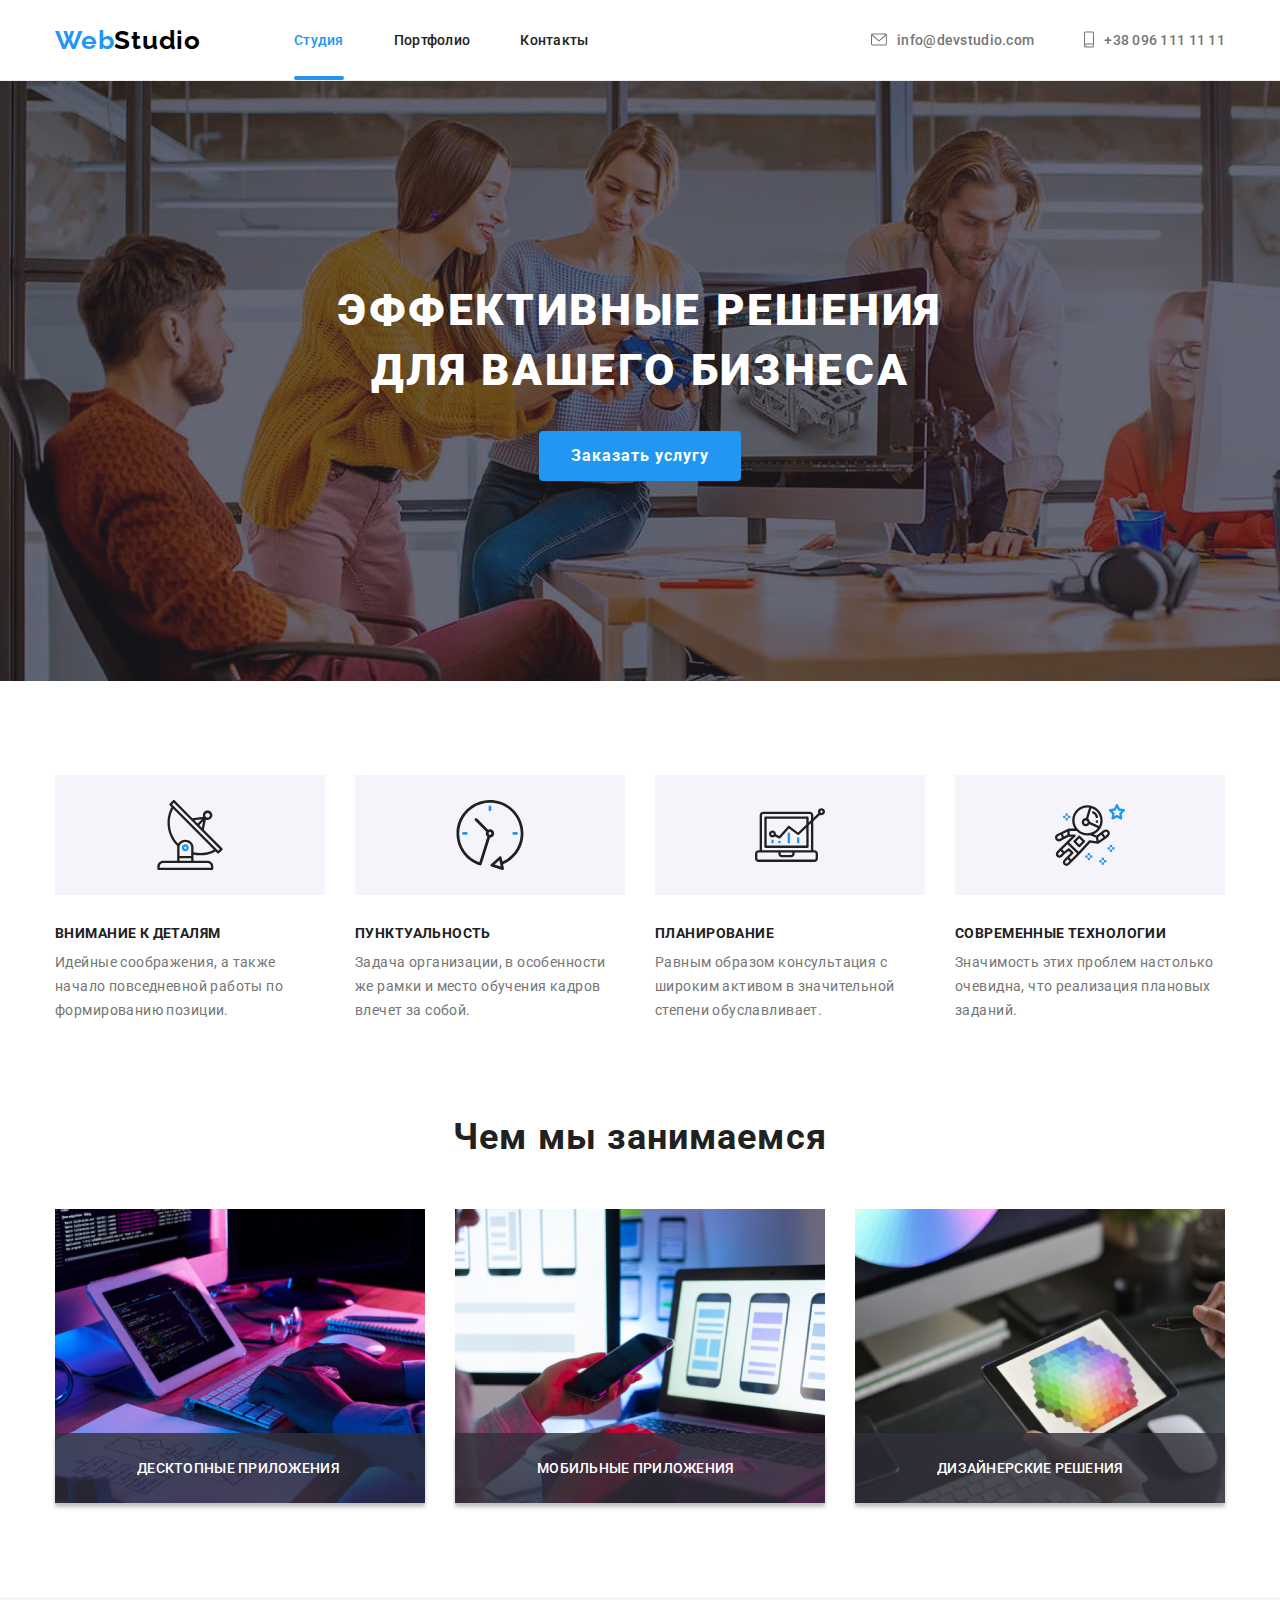
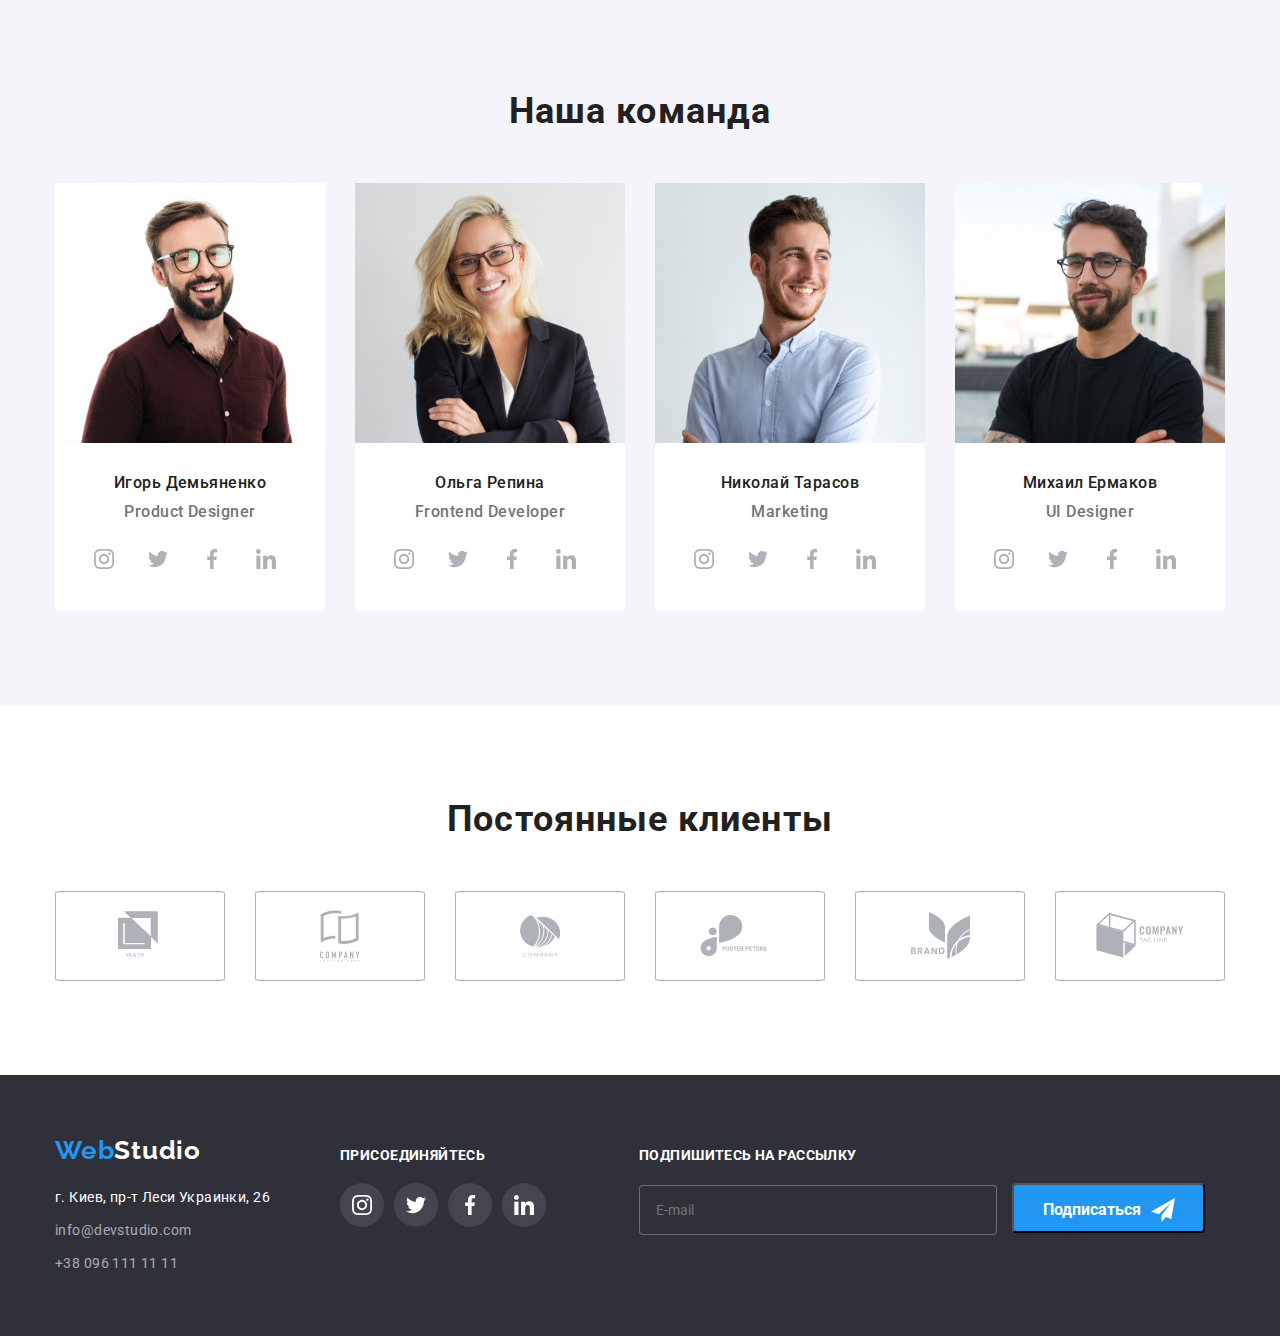
==== index.html @ 66c4d2b6 "ДЗ-7 структура" ====
<!DOCTYPE html>
<html lang="ru">
  <head>
    <meta charset="UTF-8" />
    <meta name="viewport" content="width=device-width, initial-scale=1.0" />
    <title>WebStudio</title>
    <!--1-внешняя сылка на нормализацию стилей -->
    <link rel="stylesheet"
    href=https://cdnjs.cloudflare.com/ajax/libs/modern-normalize/1.0.0/modern-normalize.css>
    <!--2-внешняя ссылка на стили шрифтов Google-->
    <link rel="preconnect" href="https://fonts.gstatic.com" />
    <link
      href="https://fonts.googleapis.com/css2?family=Raleway:wght@700&family=Roboto:wght@400;500;700;900&display=swap"
      rel="stylesheet"
    />
    <!--3-ссылка на таблицы стилей в даном проекте-->
    <link rel="stylesheet" href="./css/styles.css" />
  </head>

  <body>
    <!--------ШАПКА------->
    <header class="header">
      <div class="container">
        <a class="logo" href="/"><span>Web</span>Studio </a>
        <nav class="navigation">
          <ul class="site-nav">
            <li class="list-site">
              <a class="nav nav is-current" href="#">Студия</a>
            </li>
            <li class="list-site">
              <a class="nav" href="./portfolio.html">Портфолио</a>
            </li>
            <li class="list-site">
              <a class="nav" href="#">Контакты</a>
            </li>
          </ul>
        </nav>
        <ul class="adress-header">
          <li class="mail-header">
            <a class="nav-mail" href="mailto:info@devstudio.com">
              <svg class="mail-icon" width="16" height="17">
                <use href="./sprite/sprite.svg#icon-envelope"></use>
              </svg>
              info@devstudio.com</a
            >
          </li>
          <li class="phone-header">
            <a class="nav-phone" href="tel:+380961111111">
              <svg class="phone-icon" width="10" height="17">
                <use href="./sprite/sprite.svg#icon-smartphone"></use>
              </svg>
              +38 096 111 11 11</a
            >
          </li>
        </ul>
      </div>
    </header>
    <main>
      <!-----секция 1 герой---------------->
      <section class="hero">
        <div class="container">
          <h1 class="hero-title">
            ЭФФЕКТИВНЫЕ РЕШЕНИЯ<br />ДЛЯ ВАШЕГО БИЗНЕСА
          </h1>
          <button class="btn-hero"  type="button"data-modal-open>Заказать услугу</button>
        </div>
      </section>
      <!------секция 2 list список---------------->
      <section class="list">
        <div class="container">
          <h2 class="visually-hiden">Особенности</h2>
          <ul class="list-article">
            <li class="list-item antenna">
              <h3 class="list-caption">ВНИМАНИЕ К ДЕТАЛЯМ</h3>
              <p class="text-list">
                Идейные соображения, а также начало повседневной работы по
                формированию позиции.
              </p>
            </li>
            <li class="list-item clock">
              <h3 class="list-caption">ПУНКТУАЛЬНОСТЬ</h3>
              <p class="text-list">
                Задача организации, в особенности же рамки и место обучения
                кадров влечет за собой.
              </p>
            </li>
            <li class="list-item diagram">
              <h3 class="list-caption">ПЛАНИРОВАНИЕ</h3>
              <p class="text-list">
                Равным образом консультация с широким активом в значительной
                степени обуславливает.
              </p>
            </li>
            <li class="list-item astronaut">
              <h3 class="list-caption">СОВРЕМЕННЫЕ ТЕХНОЛОГИИ</h3>
              <p class="text-list">
                Значимость этих проблем настолько очевидна, что реализация
                плановых заданий.
              </p>
            </li>
          </ul>
        </div>
      </section>
      <!---секция 3 work чем мы занимаемся-------------->
      <section class="work">
        <div class="container">
          <h2 class="work-caption">Чем мы занимаемся</h2>
          <ul class="work-list">
            <li class="work-img">
              <img
                src="./imaiges/box1.jpg"
                alt="Десктопные приложения"
                width="370"
                height="294"
              />
              <p class="img-text">ДЕСКТОПНЫЕ ПРИЛОЖЕНИЯ</p>
            </li>
            <li class="work-img">
              <img
                src="./imaiges/box2.jpg"
                alt="Мобильные приложения"
                width="370"
                height="294"
              />
              <p class="img-text">МОБИЛЬНЫЕ ПРИЛОЖЕНИЯ</p>
            </li>
            <li class="work-img">
              <img
                src="./imaiges/box3.jpg"
                alt="Дизайнерские решения"
                width="370"
                height="294"
              />
              <p class="img-text">ДИЗАЙНЕРСКИЕ РЕШЕНИЯ</p>
            </li>
          </ul>
        </div>
      </section>
      <!-----секция 4 command наша команда-------------->
      <section class="command">
        <div class="container">
          <h2 class="command-caption">Наша команда</h2>
          <ul class="command-list">
            <li class="command-article">
              <img
                class="command-img"
                src="./imaiges/Демьяненко.jpg"
                alt="молодой мужчина в очках и с бородой"
                width="270"
                height="260"
              />
              <h3 class="command-subject">Игорь Демьяненко</h3>
              <p class="command-text">Product Designer</p>
              <ul class="social-list">
                <li class="item-list">
                  <a class="social-link" href="">
                    <svg class="social-icon">
                      <use
                        href="./sprite/sprite.svg#icon-instagram-2"
							 ></use>
							 </svg>
							</a>
                </li>
                <li class="item-list">
                  <a class="social-link" href="">
                    <svg class="social-icon">
							 <use href="./sprite/sprite.svg#icon-twitter-1"></use></svg>
							</a>
                </li>
                <li class="item-list">
                  <a class="social-link" href="">
                    <svg class="social-icon">
                      <use
                        href="./sprite/sprite.svg#icon-facebook-1"
                      ></use></svg></a>
                </li>
                <li class="item-list">
                  <a class="social-link" href="">
                    <svg class="social-icon">
                      <use
                        href="./sprite/sprite.svg#icon-linkedin-1"
                      ></use></svg></a>
                </li>
              </ul>
            </li>
            <li class="command-article">
              <img
                class="command-img"
                src="./imaiges/Репина.jpg"
                alt="молодая женщина в очках"
                width="270"
                height="260"
              />
              <h3 class="command-subject">Ольга Репина</h3>
              <p class="command-text">Frontend Developer</p>
              <ul class="social-list">
                <li class="item-list">
                  <a class="social-link" href="">
                    <svg class="social-icon">
                      <use
                        href="./sprite/sprite.svg#icon-instagram-2"
                      ></use></svg></a>
                </li>
                <li class="item-list">
                  <a class="social-link" href="">
                    <svg class="social-icon">
                      <use href="./sprite/sprite.svg#icon-twitter-1"></use></svg></a>
                </li>
                <li class="item-list">
                  <a class="social-link" href="">
                    <svg class="social-icon">
                      <use
                        href="./sprite/sprite.svg#icon-facebook-1"
                      ></use></svg></a>
                </li>
                <li class="item-list">
                  <a class="social-link" href="">
                    <svg class="social-icon">
                      <use
                        href="./sprite/sprite.svg#icon-linkedin-1"
                      ></use></svg></a>
                </li>
              </ul>
            </li>
            <li class="command-article">
              <img
                class="command-img"
                src="./imaiges/Тарасов.jpg"
                alt="молодой мужчина с бородой"
                width="270"
                height="260"
              />
              <h3 class="command-subject">Николай Тарасов</h3>
              <p class="command-text">Marketing</p>
              <ul class="social-list">
                <li class="item-list">
                  <a class="social-link" href="">
                    <svg class="social-icon">
                      <use
                        href="./sprite/sprite.svg#icon-instagram-2"
                      ></use></svg></a>
                </li>
                <li class="item-list">
                  <a class="social-link" href="">
                    <svg class="social-icon">
                      <use href="./sprite/sprite.svg#icon-twitter-1"></use></svg></a>
                </li>
                <li class="item-list">
                  <a class="social-link" href="">
                    <svg class="social-icon">
                      <use
                        href="./sprite/sprite.svg#icon-facebook-1"
                      ></use></svg></a>
                </li>
                <li class="item-list">
                  <a class="social-link" href="">
                    <svg class="social-icon">
                      <use
                        href="./sprite/sprite.svg#icon-linkedin-1"
                      ></use></svg></a>
                </li>
              </ul>
            </li>
            <li class="command-article">
              <img
                class="command-img"
                src="./imaiges/Ермаков.jpg"
                alt="молодой мужчина в очках и с бородой"
                width="270"
                height="260"
              />
              <h3 class="command-subject">Михаил Ермаков</h3>
              <p class="command-text">UI Designer</p>
              <ul class="social-list">
                <li class="item-list">
                  <a class="social-link" href="">
                    <svg class="social-icon">
                      <use
                        href="./sprite/sprite.svg#icon-instagram-2"
                      ></use></svg></a>
                </li>
                <li class="item-list">
                  <a class="social-link" href="">
                    <svg class="social-icon">
                      <use href="./sprite/sprite.svg#icon-twitter-1"></use></svg></a>
                </li>
                <li class="item-list">
                  <a class="social-link" href="">
                    <svg class="social-icon">
                      <use
                        href="./sprite/sprite.svg#icon-facebook-1"
                      ></use></svg></a>
                </li>
                <li class="item-list">
                  <a class="social-link" href="">
                    <svg class="social-icon">
                      <use
                        href="./sprite/sprite.svg#icon-linkedin-1"
                      ></use></svg></a>
                </li>
              </ul>
            </li>
          </ul>
        </div>
      </section>
      <!-- КЛИЕНТЫ -->
      <section class="clients">
        <div class="container">
          <h2 class="command-caption">Постоянные клиенты</h2>
          <ul class="clients-list">
            <li class="client-item">
              <a class="client-link" href="">
                <svg class="client-icon logo-1">
                  <use href="./sprite/sprite.svg#icon-logo-1"></use>
                </svg>
              </a>
            </li>
            <li class="client-item">
              <a class="client-link" href="">
                <svg class="client-icon logo-2">
                  <use href="./sprite/sprite.svg#icon-logo-2"></use>
                </svg>
              </a>
            </li>
            <li class="client-item">
              <a class="client-link" href="">
                <svg class="client-icon logo-3">
                  <use href="./sprite/sprite.svg#icon-logo-3"></use>
                </svg>
              </a>
            </li>
            <li class="client-item">
              <a class="client-link" href="">
                <svg class="client-icon logo-4">
                  <use href="./sprite/sprite.svg#icon-logo-4"></use>
                </svg>
              </a>
            </li>
            <li class="client-item">
              <a class="client-link" href="">
                <svg class="client-icon logo-5">
                  <use href="./sprite/sprite.svg#icon-logo-5"></use>
                </svg>
              </a>
            </li>
            <li class="client-item">
              <a class="client-link" href="">
                <svg class="client-icon logo-6">
                  <use href="./sprite/sprite.svg#icon-logo-6"></use>
                </svg>
              </a>
            </li>
          </ul>
        </div>
      </section>
    </main>
    <!-- ----------footer---------- -->
    <footer>
      <div class="container footer">
        <div class="left">
          <a class="logo-footer" href="/"><span>Web</span>Studio</a>
          <address class="footer">
            <p class="text-footer">г. Киев, пр-т Леси Украинки, 26</p>
            <p class="footer-mail">info@devstudio.com</p>
            <p class="footer-phone">+38 096 111 11 11</p>
          </address>
        </div>
        <div class="right">
          <p class="title-right">ПРИСОЕДИНЯЙТЕСЬ</p>
          <ul class="icons-right">
            <li class="icon">
              <a class="link-right" href="">
                <svg class="icon-right">
                  <use href="./sprite/sprite.svg#icon-instagram-2"></use>
                </svg>
              </a>
            </li>
            <li class="icon">
              <a class="link-right" href="">
                <svg class="icon-right">
                  <use href="./sprite/sprite.svg#icon-twitter-1"></use>
                </svg>
              </a>
            </li>
            <li class="icon">
              <a class="link-right" href="">
                <svg class="icon-right">
                  <use href="./sprite/sprite.svg#icon-facebook-1"></use>
                </svg>
              </a>
            </li>
            <li class="icon">
              <a class="link-right" href="">
                <svg class="icon-right">
                  <use href="./sprite/sprite.svg#icon-linkedin-1"></use>
                </svg>
				  </a>
				</li>
			 </ul>
		   </div>
					  <!-- --------форма футер---------- -->
			<div class="footer-form">
			<p class="title-right form">ПОДПИШИТЕСЬ НА РАССЫЛКУ</p>
			<form class="footer-form-mail">
			<label class="footer-form-label">
			 <input type="mail" name="user_mail" class="footer-form_input" placeholder="E-mail">
			 <button type="submit" class="footer_form-btn">Подписаться</button>
			</div>
      </div>
	 </footer>
	 <!-- ------backdrop-------- -->
    <div class="backdrop is-hidden" data-modal>
		<div class="modal">
			<button type="button" class="close-btn" data-modal-close>
				<svg class="icon-close" width="18px"
				height="18px"><use href="./sprite/sprite.svg#close-black">
				</use></svg>
		</button>
		<!-- ----------форма----------- -->
		<form class="modal_form">
			<p class="modal-title">Оставьте свои данные, мы вам перезвоним</p>
			<label class="modal_form-label">
				Имя
				<span class="modal_form-span"><input type="text" name="user_name" class="modal_form-input">
			<svg class="modal_form-icon" width="18px" height=18px><use href="./sprite/sprite.svg#person-black">
			</use></svg> </span>
			</label>
         <label class="modal_form-label">
				Телефон
			<span class="modal_form-span"><input type="tel" name="user_tel" class="modal_form-input"> 
			<svg class="modal_form-icon" width="18px" height=18px><use href="./sprite/sprite.svg#phone-black">
			</use></svg> </span>
			</label>
			<label class="modal_form-label">
				Почта
				<span class="modal_form-span"><input type="mail" name="user_mail" class="modal_form-input"> 
			<svg class="modal_form-icon" width="18px" height=18px><use href="./sprite/sprite.svg#email-black">
			</use></svg> </span>
			</label >
			<label class="modal_form-label">Комментарий <textarea name="Feedback" class="modal_form-feedack" placeholder="Введите текст"></textarea></label>
			<input id="user-consent" type="checkbox" name="user_consent" value="accept-consent" class="modal_form-consent visually-hiden">
			<label for="user-consent" class="modal_form-chek">Соглашаюсь с рассылкой и принимаю<a href="#" class="modal_form-link">Условия договора</a></label>
			<button type="submit" class="modal_form-btn">Отправить</button>
		</form> 
		</div>
	 </div>
	 <script src="./js/modal.js">
	</script>
  </body>
</html>
---- css/styles.css ----
/*-----------Переменные цвета---*/
:root {
  --accent-color: #2196f3;
  --text-color: #757575;
  --basic-color: #212121;
  --active-color: #ffffff;
  --hero-color: #2f303a;
}
/*-шрифт на все кроме ссылок и кнопок*/
body {
  /* max-width: 1600px; */
  font-family: Roboto, sans-serif;
  font-style: normal;
  font-size: 14px;
  font-weight: 500;
  line-height: 1.142;
  letter-spacing: 0.02em;
  text-align: left;
}
/*- обнуляем отступы*/
*,
*::before,
*::after {
  margin: 0;
  padding: 0;
}
img {
  display: block;
}

/*убираем декор у ссылок и у списков*/
a {
  text-decoration: none;
  color: var(--basic-color);
}
li {
  list-style-type: none;
}
/* контейнер для всех секций */
.container {
  width: 1200px;
  padding-left: 15px;
  padding-right: 15px;
  margin: 0 auto;
}
/* ---ШАПКА----*/
.header {
  border-bottom: 1px solid #ececec;
}
.header .container {
  display: flex;
  align-items: center;
}
.logo {
  margin-right: 93px;
}
.navigation {
  display: flex;
  align-items: center;
}

.site-nav {
  display: flex;
  align-items: center;
}
.list-site:not(:last-child) {
  margin-right: 50px;
}
.list-site {
  position: relative;
}
.nav {
  display: block;
  padding-top: 32px;
  padding-bottom: 32px;
  transition-property: color;
  transition-duration: 250ms;
  transition-timing-function: cubic-bezier(0.4, 0, 0.2, 1);
}
.is-current::after {
  content: "";
  display: block;
  background-color: var(--accent-color);
  width: 100%;
  height: 4px;
  border-radius: 2px;
}
.is-current::after {
  position: absolute;
  bottom: 0;
}

.adress-header {
  display: flex;
  align-items: center;
  margin-left: auto;
}
.mail-header,
.phone-header {
  display: flex;
  align-items: center;
}
.mail-icon,
.phone-icon {
  fill: var(--text-color);
  display: block;
  margin-right: 10px;
  cursor: pointer;
  transition-property: color;
  transition-duration: 250ms;
  transition-timing-function: cubic-bezier(0.4, 0, 0.2, 1);
}
.nav-mail,
.nav-phone {
  transition-property: color;
  transition-duration: 250ms;
  transition-timing-function: cubic-bezier(0.4, 0, 0.2, 1);
}

.nav-mail:focus,
.nav-mail:hover {
  color: var(--accent-color);
}
.nav-phone:focus,
.nav-phone:hover {
  color: var(--accent-color);
}

.nav-mail:focus .mail-icon,
.nav-mail:hover .mail-icon {
  fill: var(--accent-color);
}
.nav-phone:focus .phone-icon,
.nav-phone:hover .phone-icon {
  fill: var(--accent-color);
}

.nav-mail {
  margin-right: 50px;
}

.logo {
  font-family: Raleway, sans-serif;
  font-style: normal;
  font-weight: 700;
  font-size: 26px;
  line-height: 1.192;
  letter-spacing: 0.03em;
  color: #000000;
}
.logo-footer {
  font-family: Raleway, sans-serif;
  font-style: normal;
  font-weight: 700;
  font-size: 26px;
  line-height: 1.192;
  letter-spacing: 0.03em;
  color: var(--active-color);
}
span {
  color: var(--accent-color);
}
.nav.is-current {
  color: var(--accent-color);
}
.nav:hover,
.nav:focus {
  color: var(--accent-color);
}
.nav-mail,
.nav-phone {
  display: flex;
  align-items: center;
  font-style: normal;
  color: var(--text-color);
}

/*--секция 1 ГЕРОЙ--*/

.hero {
  background-color: var(--hero-color);
  height: 600px;
  text-align: center;
  padding-top: 0px;
  padding-bottom: 0px;
}
.hero {
  height: 600px;
  padding-top: 200px;
  padding-bottom: 200px;
  background-image: linear-gradient(
      rgba(47, 48, 58, 0.4),
      rgba(47, 48, 58, 0.4)
    ),
    url(../imaiges/hero.jpg);
  background-repeat: no-repeat;
  background-size: cover;
}

.hero-title {
  font-weight: 900;
  font-size: 44px;
  line-height: 1.363;
  letter-spacing: 0.06em;
  text-transform: uppercase;
  color: var(--active-color);
  min-width: 696px;
  padding-bottom: 30px;
}
.btn-hero {
  border: 0;
  padding: 10px 32px;
  min-width: 73px;
  font-weight: 700;
  font-size: 16px;
  line-height: 1.875;
  letter-spacing: 0.06em;
  color: var(--active-color);
  background-color: var(--accent-color);
  border-radius: 4px;
  cursor: pointer;
}
/*--секция 2 список--*/
/* ----------прячем заголовок---------- */
.visually-hiden {
  position: absolute !important;
  clip: rect(1px 1px 1px 1px); /* IE6, IE7 */
  clip: rect(1px, 1px, 1px, 1px);
  padding: 0 !important;
  border: 0 !important;
  height: 1px !important;
  width: 1px !important;
  overflow: hidden;
}
.list {
  display: flex;
  align-items: center;
  padding-bottom: 94px;
}
.list-article {
  display: flex;
}
.list-item:not(:last-child) {
  margin-right: 30px;
}
.list-item {
  width: 270px;
}
.list-item::before {
  content: "";
  display: block;
  background-color: #f5f4fa;
  width: 270px;
  height: 120px;
  margin-top: 94px;
  margin-bottom: 30px;
}
.antenna::before {
  background-image: url(../imaiges-svg/antenna-1.svg);
  background-size: 70px;
  background-repeat: no-repeat;
  background-position: center;
}
.diagram::before {
  background-image: url(../imaiges-svg/diagram-1.svg);
  background-size: 70px;
  background-repeat: no-repeat;
  background-position: center;
}
.astronaut::before {
  background-image: url(../imaiges-svg/astronaut-1.svg);
  background-size: 70px;
  background-repeat: no-repeat;
  background-position: center;
}

.clock::before {
  background-image: url(../imaiges-svg/clock-1.svg);
  background-size: 70px;
  background-repeat: no-repeat;
  background-position: center;
}
.list-caption {
  font-weight: 700;
  font-size: 14px;
  letter-spacing: 0.03em;
  text-transform: uppercase;
  color: var(--basic-color);
  margin-bottom: 10px;
}
.text-list {
  font-style: normal;
  font-weight: 400;
  font-size: 14px;
  line-height: 1.714;
  letter-spacing: 0.03em;
  color: var(--text-color);
}
/*--секция 3 --*/
.work {
  padding-bottom: 94px;
}
.work-list {
  display: flex;
  align-items: center;
}
.work-img:not(:last-child) {
  margin-right: 30px;
}
.work-img {
  position: relative;
}
.img-text {
  position: absolute;
  width: 100%;
  height: 70px;
  color: var(--active-color);
  background-color: rgba(47, 48, 58, 0.8);
  box-shadow: 0px 4px 4px rgba(0, 0, 0, 0.25);
  padding: 27px 82px;
  bottom: 0;
}

.work-caption,
.command-caption {
  font-style: normal;
  font-weight: 700;
  font-size: 36px;
  line-height: 1.166;
  text-align: center;
  letter-spacing: 0.03em;
  color: var(--basic-color);
  margin-bottom: 50px;
}
/* ------секция 4--------------- */
.command {
  padding-top: 94px;
  padding-bottom: 94px;
  background-color: #f5f4fa;
}
.command-list {
  display: flex;
  align-items: center;
  text-align: center;
}
.social-list {
  display: flex;
  justify-content: center;
  margin-top: 16px;
  margin-bottom: 30px;
}
.social-link {
  display: flex;
  justify-content: center;
  align-items: center;
  width: 44px;
  height: 44px;
  background-color: var(--active-color);
  border-radius: 50%;
  margin-right: 10px;
  transition-property: background-color;
  transition-duration: 250ms;
  transition-timing-function: cubic-bezier(0.4, 0, 0.2, 1);
}
/* ДИНАМИКА ЦВЕТА ССЫЛКИ И КАРТИНКИ */
.social-link:focus,
.social-link:hover {
  background-color: var(--accent-color);
}
.social-link:focus .social-icon,
.social-link:hover .social-icon {
  fill: var(--active-color);
}
/* -------------------------- */
.social-icon {
  width: 20px;
  height: 20px;
  fill: #afb1b8;
  transition-property: fill;
  transition-duration: 250ms;
  transition-timing-function: cubic-bezier(0.4, 0, 0.2, 1);
}
.command-article:not(:last-child) {
  margin-right: 30px;
}
.command-article {
  background-color: var(--active-color);
  border-radius: 0px 0px 4px 4px;
}

.command-subject {
  font-weight: 500;
  font-size: 16px;
  line-height: 1.187;
  text-align: center;
  letter-spacing: 0.03em;
  color: var(--basic-color);
  margin-top: 30px;
  margin-bottom: 10px;
}
.command-text {
  font-style: normal;
  font-weight: 400l;
  font-size: 16px;
  line-height: 1.187;
  text-align: center;
  letter-spacing: 0.03em;
  color: var(--text-color);
}
/*  СЕКЦИЯ 5  КЛИЕНТЫ */
.clients {
  padding-top: 94px;
  padding-bottom: 94px;
}
.clients-list {
  display: flex;
  justify-content: space-between;
}
.client-link {
  display: flex;
  justify-content: center;
  align-items: center;
  width: 170px;
  height: 90px;
  background-color: var(--active-color);
  border-radius: 3%;
  border: 1px solid #afb1b8;
  transition-property: fill, background-color;
  transition-duration: 250ms;
  transition-timing-function: cubic-bezier(0.4, 0, 0.2, 1);
}
.client-icon.logo-1 {
  width: 44px;
  height: 49px;
  fill: #afb1b8;
  transition-property: fill;
  transition-duration: 250ms;
  transition-timing-function: cubic-bezier(0.4, 0, 0.2, 1);
}
.client-icon.logo-2 {
  width: 40px;
  height: 52px;
  fill: #afb1b8;
  transition-property: fill;
  transition-duration: 250ms;
  transition-timing-function: cubic-bezier(0.4, 0, 0.2, 1);
}
.client-icon.logo-3 {
  width: 41px;
  height: 42px;
  fill: #afb1b8;
  transition-property: fill;
  transition-duration: 250ms;
  transition-timing-function: cubic-bezier(0.4, 0, 0.2, 1);
}
.client-icon.logo-4 {
  width: 80px;
  height: 42px;
  fill: #afb1b8;
  transition-property: fill;
  transition-duration: 250ms;
  transition-timing-function: cubic-bezier(0.4, 0, 0.2, 1);
}
.client-icon.logo-5 {
  width: 59px;
  height: 47px;
  fill: #afb1b8;
  transition-property: fill;
  transition-duration: 250ms;
  transition-timing-function: cubic-bezier(0.4, 0, 0.2, 1);
}
.client-icon.logo-6 {
  width: 88px;
  height: 45px;
  fill: #afb1b8;
  transition-property: fill;
  transition-duration: 250ms;
  transition-timing-function: cubic-bezier(0.4, 0, 0.2, 1);
}
/* ДИНАМИКА ЦВЕТА ССЫЛКИ И КАРТИНКИ */
.client-link:focus,
.client-link:hover {
  border-color: var(--accent-color);
}
.client-link:focus .client-icon.logo-1,
.client-link:hover .client-icon.logo-1 {
  fill: var(--accent-color);
}
.client-link:focus .client-icon.logo-2,
.client-link:hover .client-icon.logo-2 {
  fill: var(--accent-color);
}
.client-link:focus .client-icon.logo-3,
.client-link:hover .client-icon.logo-3 {
  fill: var(--accent-color);
}
.client-link:focus .client-icon.logo-4,
.client-link:hover .client-icon.logo-4 {
  fill: var(--accent-color);
}
.client-link:focus .client-icon.logo-5,
.client-link:hover .client-icon.logo-5 {
  fill: var(--accent-color);
}
.client-link:focus .client-icon.logo-6,
.client-link:hover .client-icon.logo-6 {
  fill: var(--accent-color);
}
/*--footer--*/
footer {
  display: block;
  background-color: var(--hero-color);
  padding-bottom: 60px;
  padding-top: 60px;
  margin: 0 auto;
}
.container.footer {
  display: flex;
}
.left {
  margin-right: 70px;
}
.right {
  display: block;
  padding-top: 12px;
}
.icons-right {
  display: flex;
  justify-content: space-between;
}
.icon:not(:last-child) {
  margin-right: 10px;
}
.link-right:hover,
.link-right:focus {
  background-color: var(--accent-color);
}
.link-right {
  display: flex;
  align-items: center;
  justify-content: center;
  width: 44px;
  height: 44px;
  border-radius: 50%;
  background-color: rgb(255, 255, 255, 0.1);
  transition-property: background-color;
  transition-duration: 250ms;
  transition-timing-function: cubic-bezier(0.4, 0, 0.2, 1);
}
.icon-right {
  fill: var(--active-color);
  width: 20px;
  height: 20px;
}

.logo-footer {
  display: block;
  margin-bottom: 20px;
}
.text-footer {
  font-style: normal;
  font-weight: 400;
  font-size: 14px;
  line-height: 1.714;
  letter-spacing: 0.03em;
  color: var(--active-color);
  margin-bottom: 9px;
}
.footer-mail,
.footer-phone {
  font-style: normal;
  font-weight: 400;
  font-size: 14px;
  line-height: 1.714;
  letter-spacing: 0.03em;
  color: rgba(255, 255, 255, 0.6);
}
.footer-mail {
  margin-bottom: 9px;
}
.title-right {
  font-family: Roboto;
  font-style: normal;
  font-weight: bold;
  font-size: 14px;
  line-height: 16px;
  letter-spacing: 0.03em;
  color: var(--active-color);
  margin-bottom: 20px;
}
/* -----------форма футер----------- */
.footer-form {
  padding-top: 12px;
  margin-left: 93px;
}
.footer-form_input {
  padding-left: 16px;
  color: var(--active-color);
  width: 358px;
  height: 50px;
  background-color: var(--hero-color);
  border: 1px solid rgba(255, 255, 255, 0.3);
  box-sizing: border-box;
  border-radius: 4px;
}
.footer-form-labe::placeholder {
  font-family: Roboto;
  font-style: normal;
  font-weight: normal;
  font-size: 16px;
  line-height: 1.25;
  color: rgba(255, 255, 255, 0.6);
}
.footer_form-btn{
	position: relative;
	height: 50px;
	padding: 10px 62px 10px 29px;
	margin-left: 12px;
	border-radius: 4px;
	background-color: var(--accent-color);
font-family: Roboto;
font-style: normal;
font-weight: bold;
font-size: 16px;
line-height: 1.87;
align-items: center;
text-align: center;
color: #FFFFFF;
}
.footer_form-btn::after{
	background-image: url(../imaiges-svg/icon-send.svg);
	position: absolute;
	top: 13px;
	right: 28px;
	content:" ";
	display: block;
	width: 24px;
	height: 24px;
	background-size: cover;
  background-position: center;
}

/* СТИЛИ ДЛЯ ПОРТФОЛИО */
/* --------кнопки--------- */
.total {
  align-items: center;
  padding-top: 94px;
  padding-bottom: 94px;
}
.items {
  margin-bottom: 50px;
}

.butons {
  display: flex;
  justify-content: center;
  align-items: flex-start;
}
.button-item:not(:last-child) {
  margin-right: 8px;
}
.btn {
  border: 0;
  font-size: 16px;
  font-weight: 500;
  line-height: 1.625;
  letter-spacing: 0.03em;
  color: var(--basic-color);
  padding: 6px 22px;
  height: 38px;
  border-radius: 4px;
  cursor: pointer;
  transition-property: color, background-color;
  transition-duration: 250ms;
  transition-timing-function: cubic-bezier(0.4, 0, 0.2, 1);
}
.btn:hover,
.btn:focus {
  color: var(--active-color);
  background-color: var(--accent-color);
  box-shadow: 0px 4px 4px rgba(0, 0, 0, 0.25);
}
/* ------карточки----------- */
.article {
  display: flex;
  flex-wrap: wrap;
  margin-top: -30px;
  margin-left: -30px;
}
.article-item {
  display: block;
  margin-left: 30px;
  margin-top: 30px;
  flex-basis: calc(100% / 3-33px);
}
.article-item-link {
  display: block;
  transition-property: box-shadow;
  transition-duration: 250ms;
  transition-timing-function: cubic-bezier(0.4, 0, 0.2, 1);
}
.article-item-link {
  display: block;
}
.img {
  position: relative;
  display: block;
  overflow: hidden;
}
.overlay {
  font-family: Roboto;
  font-style: normal;
  font-weight: normal;
  font-size: 18px;
  line-height: 1.55;
  color: var(--active-color);
  background-color: rgba(33, 150, 243, 0.9);
  padding: 63px 24px;
  position: absolute;
  z-index: 1;
  width: 100%;
  height: 100%;
  top: 0;
  left: 0;
  transform: translateY(100%);
  transition: transform 250ms cubic-bezier(0.4, 0, 0.2, 1);
}
.article-item-link:hover .overlay,
.article-item-link:focus .overlay {
  transform: translateY(0%);
}
.article-item-link:hover,
.article-item-link:focus {
  box-shadow: 0px 4px 4px 0px rgba(0, 0, 0, 0.25);
  cursor: pointer;
}
.item {
  padding: 20px 24px;
  border: 1px solid #eae2e2;
  border-top: none;
}
.article-caption {
  font-weight: 700;
  font-size: 18px;
  line-height: 2;
  letter-spacing: 0.06em;
  color: var(--basic-color);
  padding-bottom: 4px;
}
.text {
  color: var(--text-color);
}
/*..............backdrop.......... */
.backdrop {
  position: fixed;
  width: 100%;
  height: 100%;
  top: 0;
  left: 0;
  background-color: rgba(0, 0, 0, 0.2);
  transition: all 250ms linear;
}
.backdrop.is-hidden .modal {
  transform: translate(-50%, -50%) scale(0);
}
/* --------форма------------ */
.modal {
  padding: 40px;
  position: absolute;
  top: 50%;
  left: 50%;
  transform: translate(-50%, -50%) scale(1);
  width: 528px;
  min-height: 581px;
  background-color: var(--active-color);
  transition: transform 250ms linear;
}
.is-hidden {
  opacity: 0;
  visibility: hidden;
  pointer-events: none;
}

/*              кнопка формы           */
.close-btn {
  display: flex;
  justify-content: center;
  align-items: center;
  position: absolute;
  justify-content: center;
  top: 8px;
  right: 8px;
  width: 30px;
  height: 30px;
  border-radius: 50%;
  background-color: var(--active-color);
  border: 1px solid rgba(0, 0, 0, 0.1);
  cursor: pointer;
}
.close-btn:hover .icon-close {
  fill: var(--accent-color);
}

/* --------------форма--------- */
.modal-title {
  font-family: Roboto;
  font-style: normal;
  font: weight 700;
  font-size: 20px;
  line-height: 23px;
  text-align: center;
  color: var(--basic-color);
  margin-bottom: 12px;
}
.modal_form {
  display: flex;
  flex-direction: column;
}
.modal_form-span {
  display: block;
  position: relative;
  margin-top: 4px;
}
.modal_form-input {
  width: 100%;
  height: 40px;
  border: 1px solid rgba(33, 33, 33, 0.2);
  border-radius: 4px;
  padding-left: 42px;
  cursor: pointer;
  transition: border-color 250ms cubic-bezier(0.4, 0, 0.2, 1);
}
.modal_form-label {
  display: block;
  margin-bottom: 10px;
  margin-bottom: 10px;
  font-family: Roboto;
  font-style: normal;
  font-weight: normal;
  font-size: 12px;
  line-height: 1.16;
  color: #757575;
}
.modal_form-icon {
  position: absolute;
  top: 50%;
  transform: translateY(-50%);
  left: 12px;
  transition: fill 250ms cubic-bezier(0.4, 0, 0.2, 1);
}
.modal_form-input:hover,
.modal_form-input:focus {
  outline: none;
  border-color: var(--accent-color);
}
.modal_form-input:hover + .modal_form-icon,
.modal_form-input:focus + .modal_form-icon {
  fill: var(--accent-color);
}

.modal_form-feedack {
  width: 100%;
  height: 120px;
  margin-top: 4px;
  border: 1px solid rgba(33, 33, 33, 0.2);
  cursor: pointer;
  transition: border-color 250ms cubic-bezier(0.4, 0, 0.2, 1);
  padding: 12px 16px;
  resize: none;
}

.modal_form-feedack:hover,
.modal_form-feedack:focus {
  outline: none;
  border-color: var(--accent-color);
}

.modal_form-feedack::placeholder {
  font-family: Roboto;
  font-style: normal;
  font-weight: normal;
  font-size: 14px;
  line-height: 1.14;
  color: rgba(117, 117, 117, 0.5);
}
.modal_form-consent:checked + .modal_form-chek::before {
  background-image: url(../imaiges-svg/icon-check.svg);
  border: 0;
}
.modal_form-chek::before {
  content: "";
  display: inline-block;
  width: 16px;
  height: 15px;
  background-size: cover;
  background-position: center;
  border: 1px solid #212121;
  margin-right: 8px;
}
.modal_form-chek {
  display: block;
  margin-bottom: 30px;
  margin-top: 20px;
  font-family: Roboto;
  font-style: normal;
  font-weight: normal;
  font-size: 14px;
  line-height: 1.71px;
  color: #757575;
}
.modal_form-link {
  margin-left: 5px;
  font-family: Roboto;
  font-style: normal;
  font-weight: normal;
  font-size: 14px;
  line-height: 1.17px;
  text-decoration-line: underline;
  color: #2196f3;
}
.modal_form-btn {
  display: block;
  margin: 0 auto;
  width: 200px;
  height: 50px;
  font-family: Roboto;
  font-style: normal;
  font-weight: bold;
  font-size: 16px;
  line-height: 1.87px;
  text-align: center;
  color: #ffffff;
  background-color: var(--accent-color);
  border-radius: 4px;
}
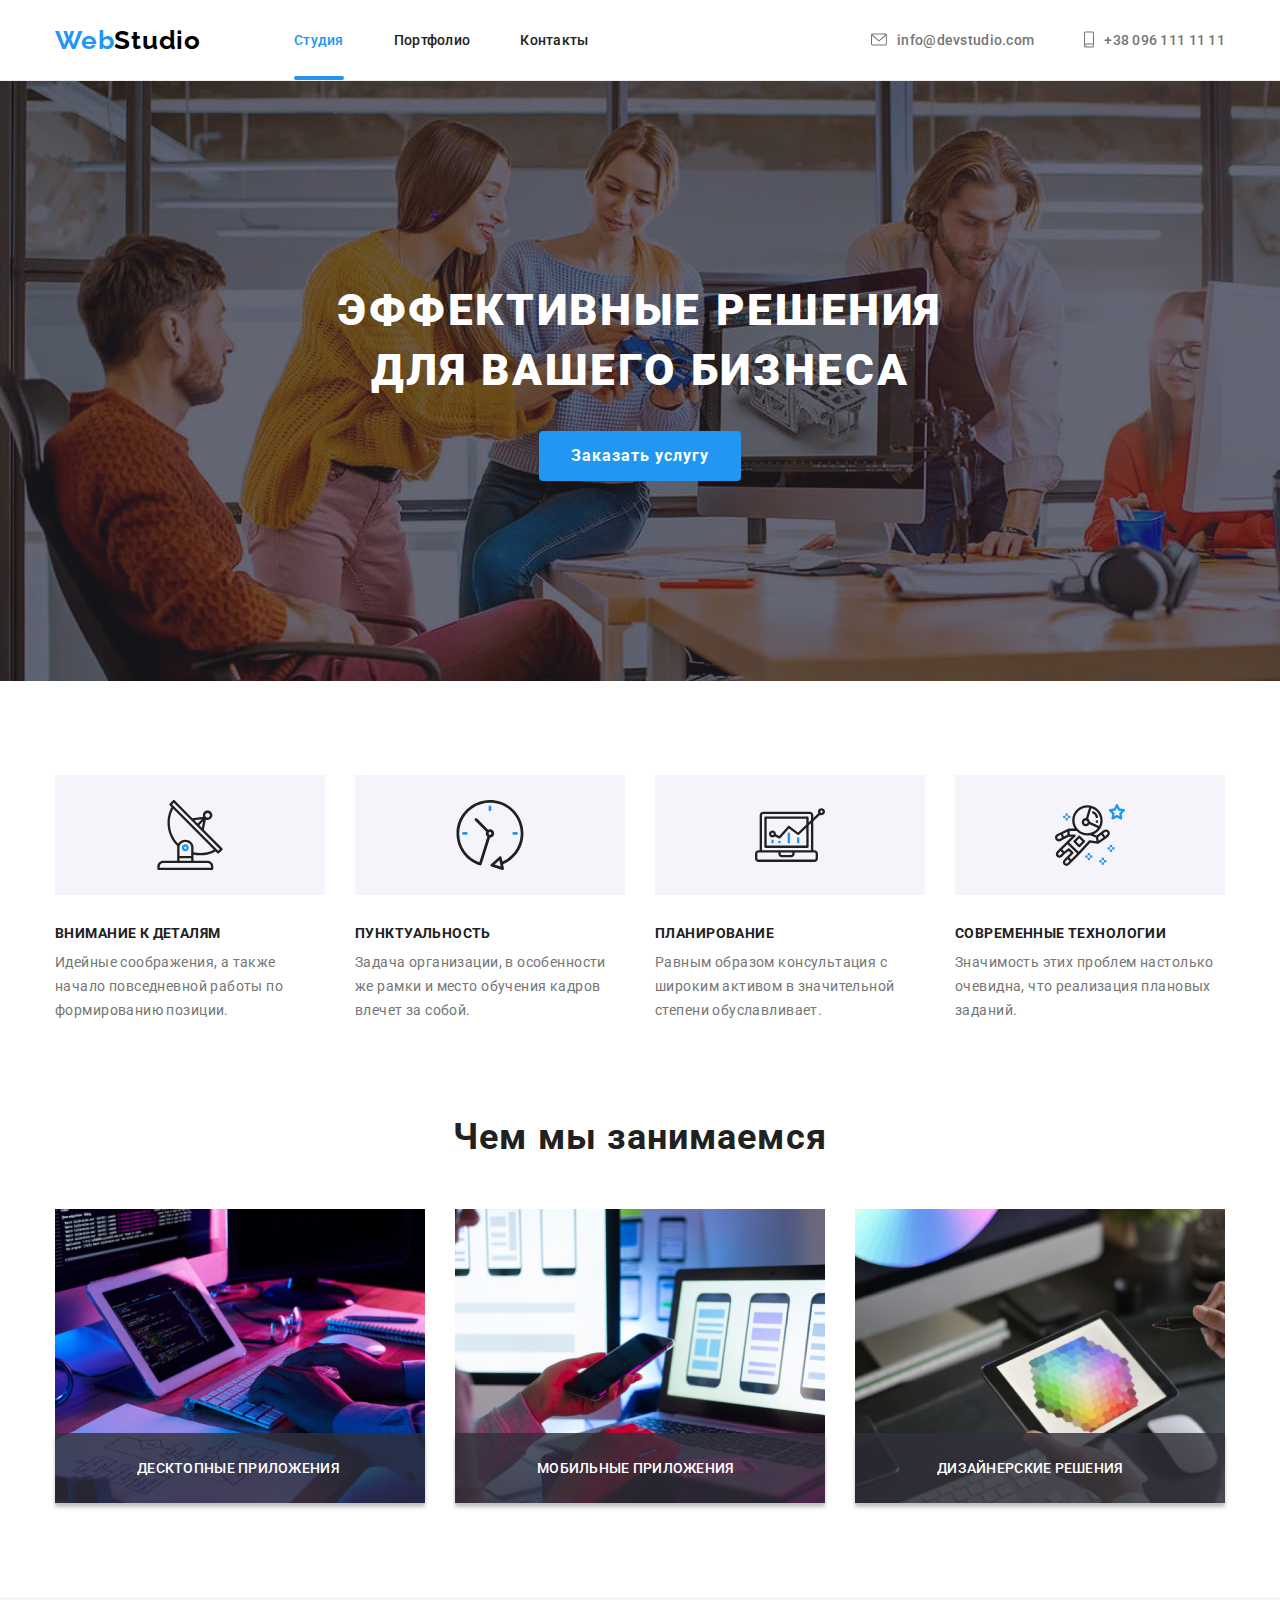
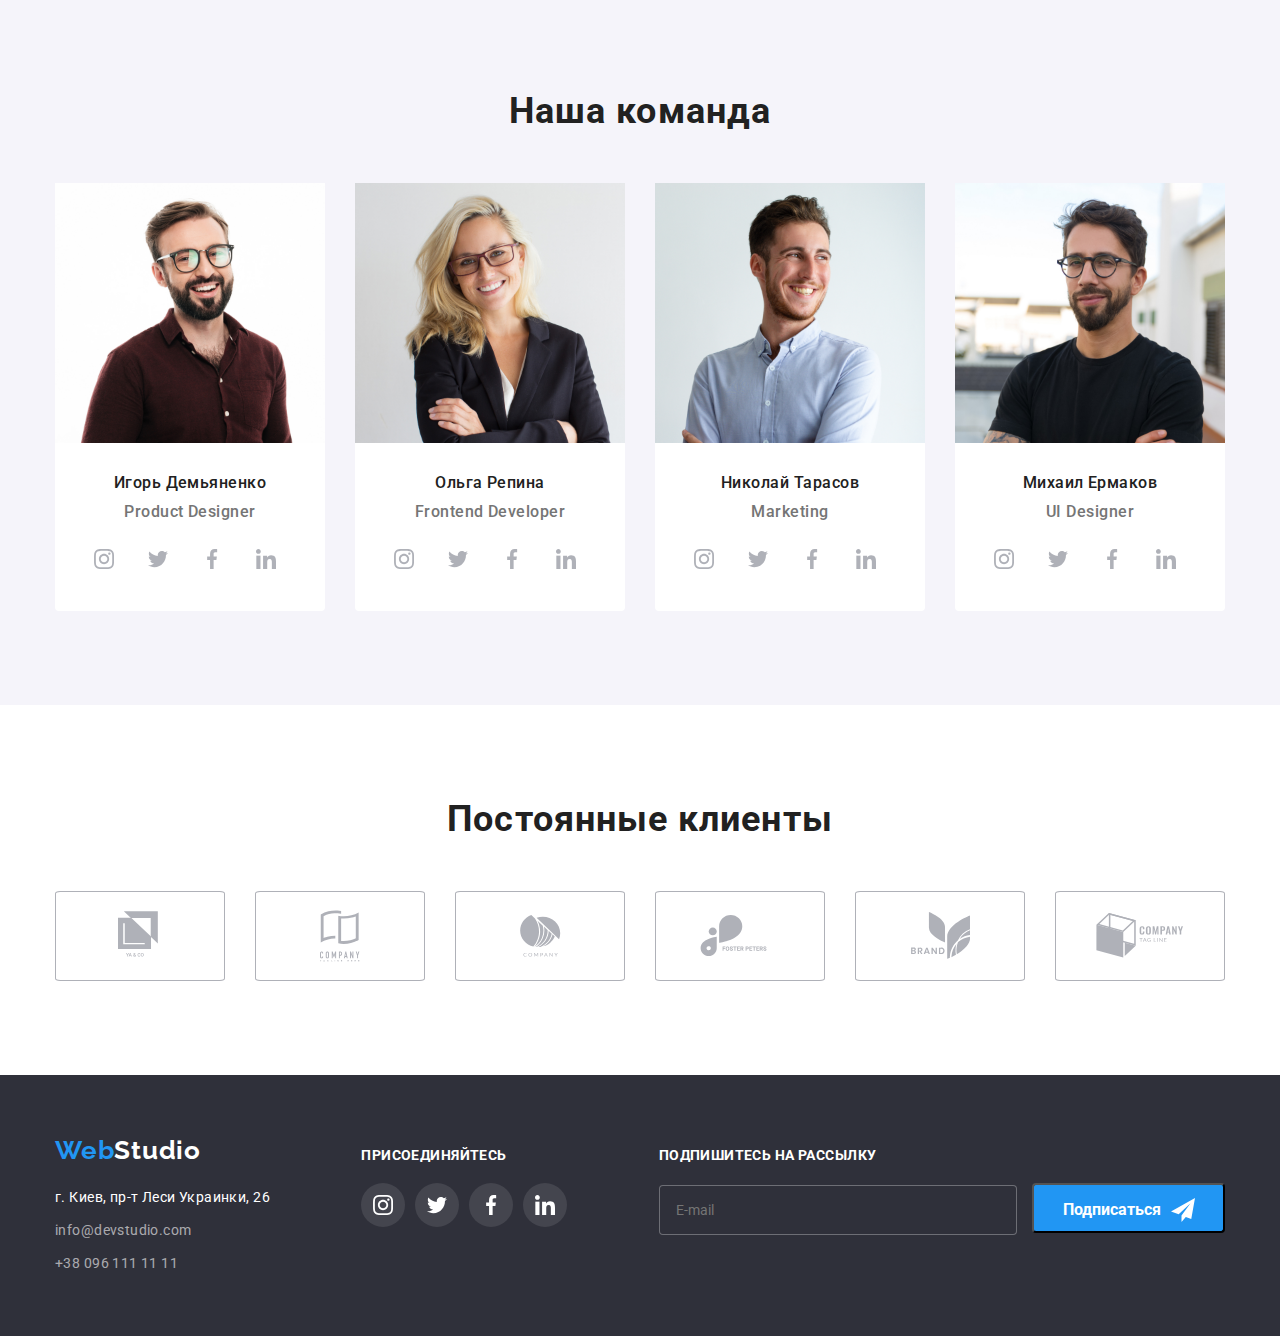
==== commit 473eed39: "ДЗ-7 со структурой" ====
--- a/index.html
+++ b/index.html
@@ -14,7 +14,8 @@
       rel="stylesheet"
     />
     <!--3-ссылка на таблицы стилей в даном проекте-->
-    <link rel="stylesheet" href="./css/styles.css" />
+	 <link rel="stylesheet" href="./css/styles.css" />
+	 <link rel="stylesheet" href="./css/main.min.css" />
   </head>
 
   <body>
--- a/css/styles.css
+++ b/css/styles.css
@@ -1,4 +1,5 @@
 /*-----------Переменные цвета---*/
+/*             variabless       */
 :root {
   --accent-color: #2196f3;
   --text-color: #757575;
@@ -6,43 +7,15 @@
   --active-color: #ffffff;
   --hero-color: #2f303a;
 }
+/*         end    variabless       */
 /*-шрифт на все кроме ссылок и кнопок*/
-body {
-  /* max-width: 1600px; */
-  font-family: Roboto, sans-serif;
-  font-style: normal;
-  font-size: 14px;
-  font-weight: 500;
-  line-height: 1.142;
-  letter-spacing: 0.02em;
-  text-align: left;
-}
+
 /*- обнуляем отступы*/
-*,
-*::before,
-*::after {
-  margin: 0;
-  padding: 0;
-}
-img {
-  display: block;
-}
 
 /*убираем декор у ссылок и у списков*/
-a {
-  text-decoration: none;
-  color: var(--basic-color);
-}
-li {
-  list-style-type: none;
-}
+
 /* контейнер для всех секций */
-.container {
-  width: 1200px;
-  padding-left: 15px;
-  padding-right: 15px;
-  margin: 0 auto;
-}
+
 /* ---ШАПКА----*/
 .header {
   border-bottom: 1px solid #ececec;
@@ -222,16 +195,7 @@
 }
 /*--секция 2 список--*/
 /* ----------прячем заголовок---------- */
-.visually-hiden {
-  position: absolute !important;
-  clip: rect(1px 1px 1px 1px); /* IE6, IE7 */
-  clip: rect(1px, 1px, 1px, 1px);
-  padding: 0 !important;
-  border: 0 !important;
-  height: 1px !important;
-  width: 1px !important;
-  overflow: hidden;
-}
+
 .list {
   display: flex;
   align-items: center;
@@ -516,10 +480,9 @@
 }
 .container.footer {
   display: flex;
-}
-.left {
-  margin-right: 70px;
-}
+  justify-content: space-between;
+}
+
 .right {
   display: block;
   padding-top: 12px;
@@ -591,7 +554,7 @@
 /* -----------форма футер----------- */
 .footer-form {
   padding-top: 12px;
-  margin-left: 93px;
+  /* margin-left: 93px; */
 }
 .footer-form_input {
   padding-left: 16px;
@@ -611,32 +574,32 @@
   line-height: 1.25;
   color: rgba(255, 255, 255, 0.6);
 }
-.footer_form-btn{
-	position: relative;
-	height: 50px;
-	padding: 10px 62px 10px 29px;
-	margin-left: 12px;
-	border-radius: 4px;
-	background-color: var(--accent-color);
-font-family: Roboto;
-font-style: normal;
-font-weight: bold;
-font-size: 16px;
-line-height: 1.87;
-align-items: center;
-text-align: center;
-color: #FFFFFF;
-}
-.footer_form-btn::after{
-	background-image: url(../imaiges-svg/icon-send.svg);
-	position: absolute;
-	top: 13px;
-	right: 28px;
-	content:" ";
-	display: block;
-	width: 24px;
-	height: 24px;
-	background-size: cover;
+.footer_form-btn {
+  position: relative;
+  height: 50px;
+  padding: 10px 62px 10px 29px;
+  margin-left: 12px;
+  border-radius: 4px;
+  background-color: var(--accent-color);
+  font-family: Roboto;
+  font-style: normal;
+  font-weight: bold;
+  font-size: 16px;
+  line-height: 1.87;
+  align-items: center;
+  text-align: center;
+  color: #ffffff;
+}
+.footer_form-btn::after {
+  background-image: url(../imaiges-svg/icon-send.svg);
+  position: absolute;
+  top: 13px;
+  right: 28px;
+  content: " ";
+  display: block;
+  width: 24px;
+  height: 24px;
+  background-size: cover;
   background-position: center;
 }
 
--- a/css/main.min.css
+++ b/css/main.min.css
@@ -0,0 +1,2 @@
+.visually-hiden{position:absolute !important;clip:rect(1px 1px 1px 1px);clip:rect(1px, 1px, 1px, 1px);padding:0 !important;border:0 !important;height:1px !important;width:1px !important;overflow:hidden}:root{--accent-color: #2196f3;--text-color: #757575;--basic-color: #212121;--active-color: #ffffff;--hero-color: #2f303a}.logo{font-family:Raleway, sans-serif;font-style:normal;font-weight:700;font-size:26px;line-height:1.192;letter-spacing:0.03em;color:#000000}.logo-footer{font-family:Raleway, sans-serif;font-style:normal;font-weight:700;font-size:26px;line-height:1.192;letter-spacing:0.03em;color:var(--active-color)}.nav-mail,.nav-phone{display:flex;align-items:center;font-style:normal;color:var(--text-color)}.hero-title{font-weight:900;font-size:44px;line-height:1.363;letter-spacing:0.06em;text-transform:uppercase;color:var(--active-color);min-width:696px;padding-bottom:30px}.btn-hero{border:0;padding:10px 32px;min-width:73px;font-weight:700;font-size:16px;line-height:1.875;letter-spacing:0.06em;color:var(--active-color);background-color:var(--accent-color);border-radius:4px;cursor:pointer}.list-caption{font-weight:700;font-size:14px;letter-spacing:0.03em;text-transform:uppercase;color:var(--basic-color);margin-bottom:10px}.text-list{font-style:normal;font-weight:400;font-size:14px;line-height:1.714;letter-spacing:0.03em;color:var(--text-color)}.work-caption,.command-caption{font-style:normal;font-weight:700;font-size:36px;line-height:1.166;text-align:center;letter-spacing:0.03em;color:var(--basic-color);margin-bottom:50px}.command-subject{font-weight:500;font-size:16px;line-height:1.187;text-align:center;letter-spacing:0.03em;color:var(--basic-color);margin-top:30px;margin-bottom:10px}.command-text{font-style:normal;font-weight:400l;font-size:16px;line-height:1.187;text-align:center;letter-spacing:0.03em;color:var(--text-color)}.text-footer{font-style:normal;font-weight:400;font-size:14px;line-height:1.714;letter-spacing:0.03em;color:var(--active-color);margin-bottom:9px}.footer-mail,.footer-phone{font-style:normal;font-weight:400;font-size:14px;line-height:1.714;letter-spacing:0.03em;color:rgba(255,255,255,0.6)}.title-right{font-family:Roboto;font-style:normal;font-weight:bold;font-size:14px;line-height:16px;letter-spacing:0.03em;color:var(--active-color);margin-bottom:20px}.footer-form-labe::placeholder{font-family:Roboto;font-style:normal;font-weight:normal;font-size:16px;line-height:1.25;color:rgba(255,255,255,0.6)}.footer_form-btn{position:relative;height:50px;padding:10px 62px 10px 29px;margin-left:12px;border-radius:4px;background-color:var(--accent-color);font-family:Roboto;font-style:normal;font-weight:bold;font-size:16px;line-height:1.87;align-items:center;text-align:center;color:#ffffff}.btn{border:0;font-size:16px;font-weight:500;line-height:1.625;letter-spacing:0.03em;color:var(--basic-color);padding:6px 22px;height:38px;border-radius:4px;cursor:pointer;transition-property:color, background-color;transition-duration:250ms;transition-timing-function:cubic-bezier(0.4, 0, 0.2, 1)}.overlay{font-family:Roboto;font-style:normal;font-weight:normal;font-size:18px;line-height:1.55;color:var(--active-color);background-color:rgba(33,150,243,0.9);padding:63px 24px;position:absolute;z-index:1;width:100%;height:100%;top:0;left:0;transform:translateY(100%);transition:transform 250ms cubic-bezier(0.4, 0, 0.2, 1)}.article-caption{font-weight:700;font-size:18px;line-height:2;letter-spacing:0.06em;color:var(--basic-color);padding-bottom:4px}.modal-title{font-family:Roboto;font-style:normal;font:weight 700;font-size:20px;line-height:23px;text-align:center;color:var(--basic-color);margin-bottom:12px}.modal_form-label{display:block;margin-bottom:10px;margin-bottom:10px;font-family:Roboto;font-style:normal;font-weight:normal;font-size:12px;line-height:1.16;color:#757575}.modal_form-feedack::placeholder{font-family:Roboto;font-style:normal;font-weight:normal;font-size:14px;line-height:1.14;color:rgba(117,117,117,0.5)}.modal_form-chek{display:block;margin-bottom:30px;margin-top:20px;font-family:Roboto;font-style:normal;font-weight:normal;font-size:14px;line-height:1.71px;color:#757575}.modal_form-link{margin-left:5px;font-family:Roboto;font-style:normal;font-weight:normal;font-size:14px;line-height:1.17px;text-decoration-line:underline;color:#2196f3}.modal_form-btn{display:block;margin:0 auto;width:200px;height:50px;font-family:Roboto;font-style:normal;font-weight:bold;font-size:16px;line-height:1.87px;text-align:center;color:#ffffff;background-color:var(--accent-color);border-radius:4px}body{font-family:Roboto, sans-serif;font-style:normal;font-size:14px;font-weight:500;line-height:1.142;letter-spacing:0.02em;text-align:left}*,*::before,*::after{margin:0;padding:0}img{display:block}a{text-decoration:none;color:var(--basic-color)}li{list-style-type:none}.container{width:1200px;padding-left:15px;padding-right:15px;margin:0 auto}.header{border-bottom:1px solid #ececec}.hero{background-color:var(--hero-color);height:600px;text-align:center;padding-top:0px;padding-bottom:0px}.hero{height:600px;padding-top:200px;padding-bottom:200px;background-image:linear-gradient(rgba(47,48,58,0.4), rgba(47,48,58,0.4)),url(../imaiges/hero.jpg);background-repeat:no-repeat;background-size:cover}.list{display:flex;align-items:center;padding-bottom:94px}.work{padding-bottom:94px}.command{padding-top:94px;padding-bottom:94px;background-color:#f5f4fa}.clients{padding-top:94px;padding-bottom:94px}footer{display:block;background-color:var(--hero-color);padding-bottom:60px;padding-top:60px;margin:0 auto}.total{align-items:center;padding-top:94px;padding-bottom:94px}
+/*# sourceMappingURL=main.min.css.map */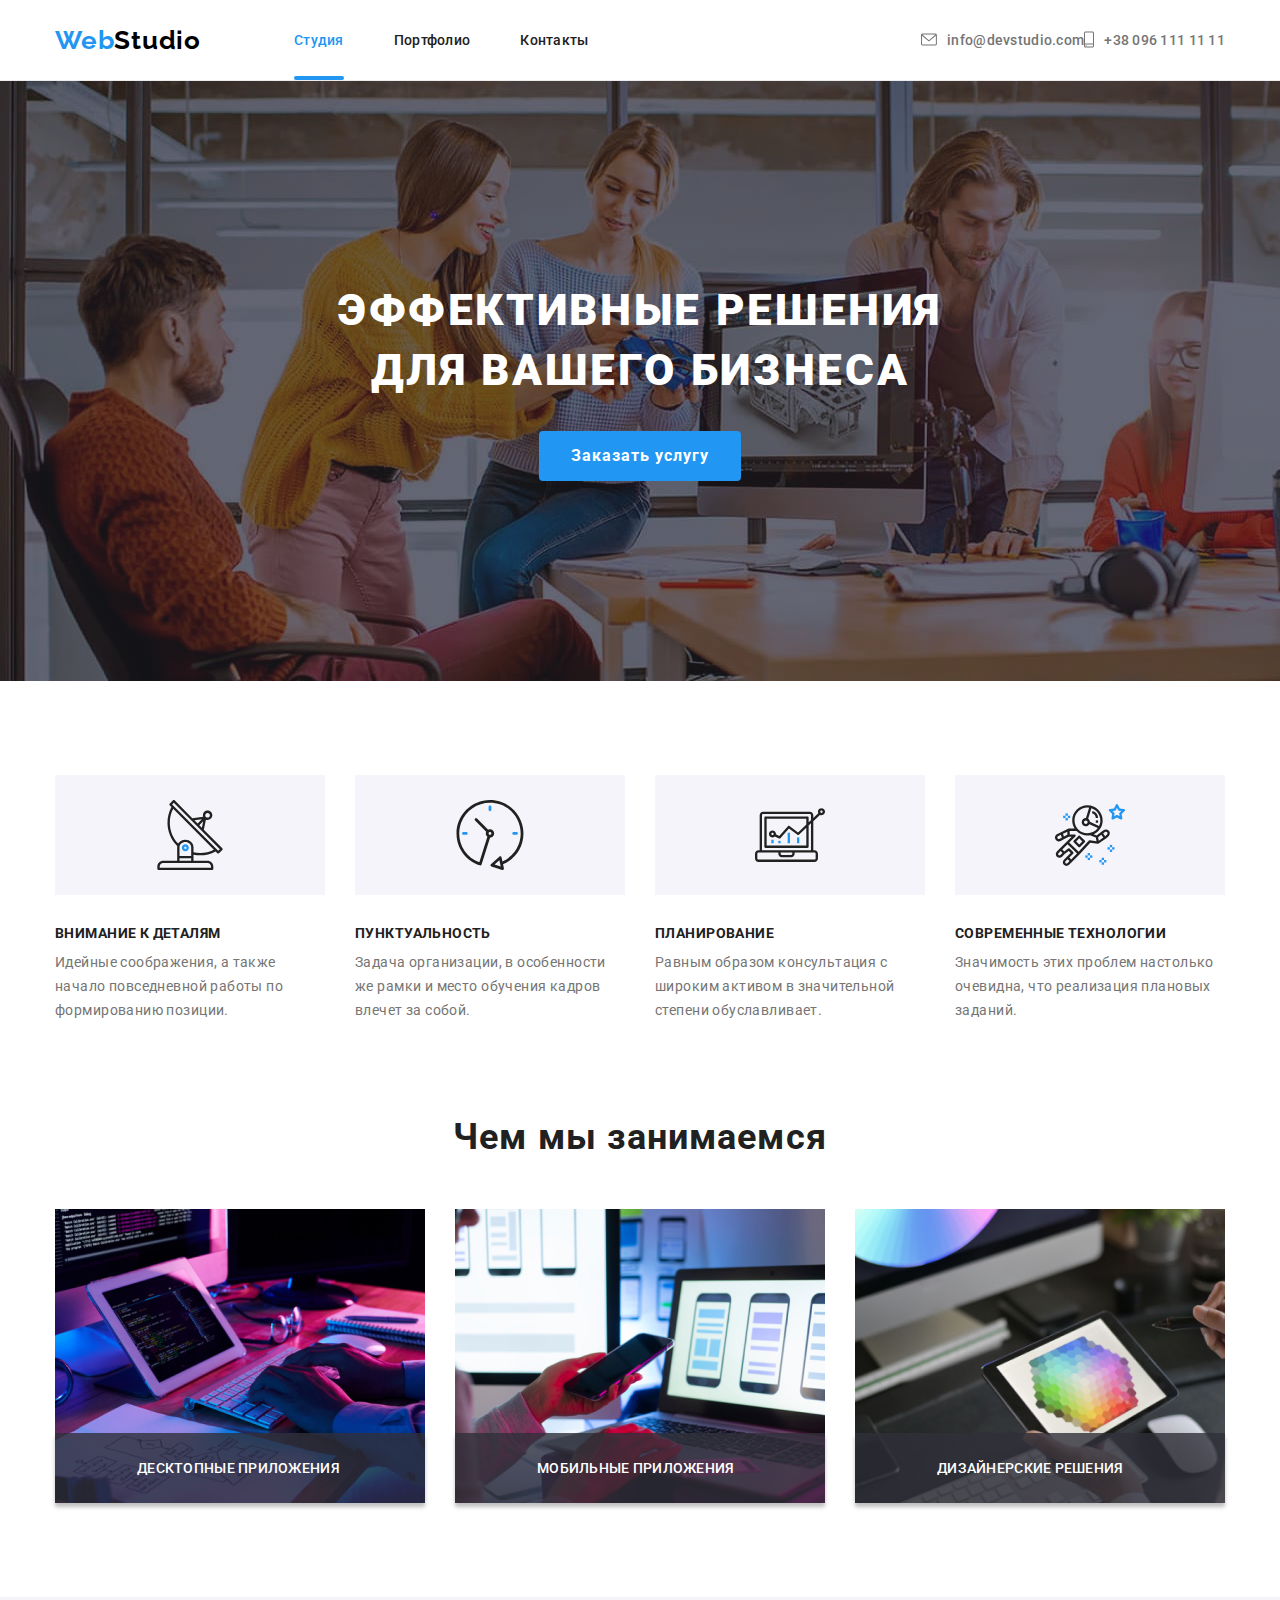
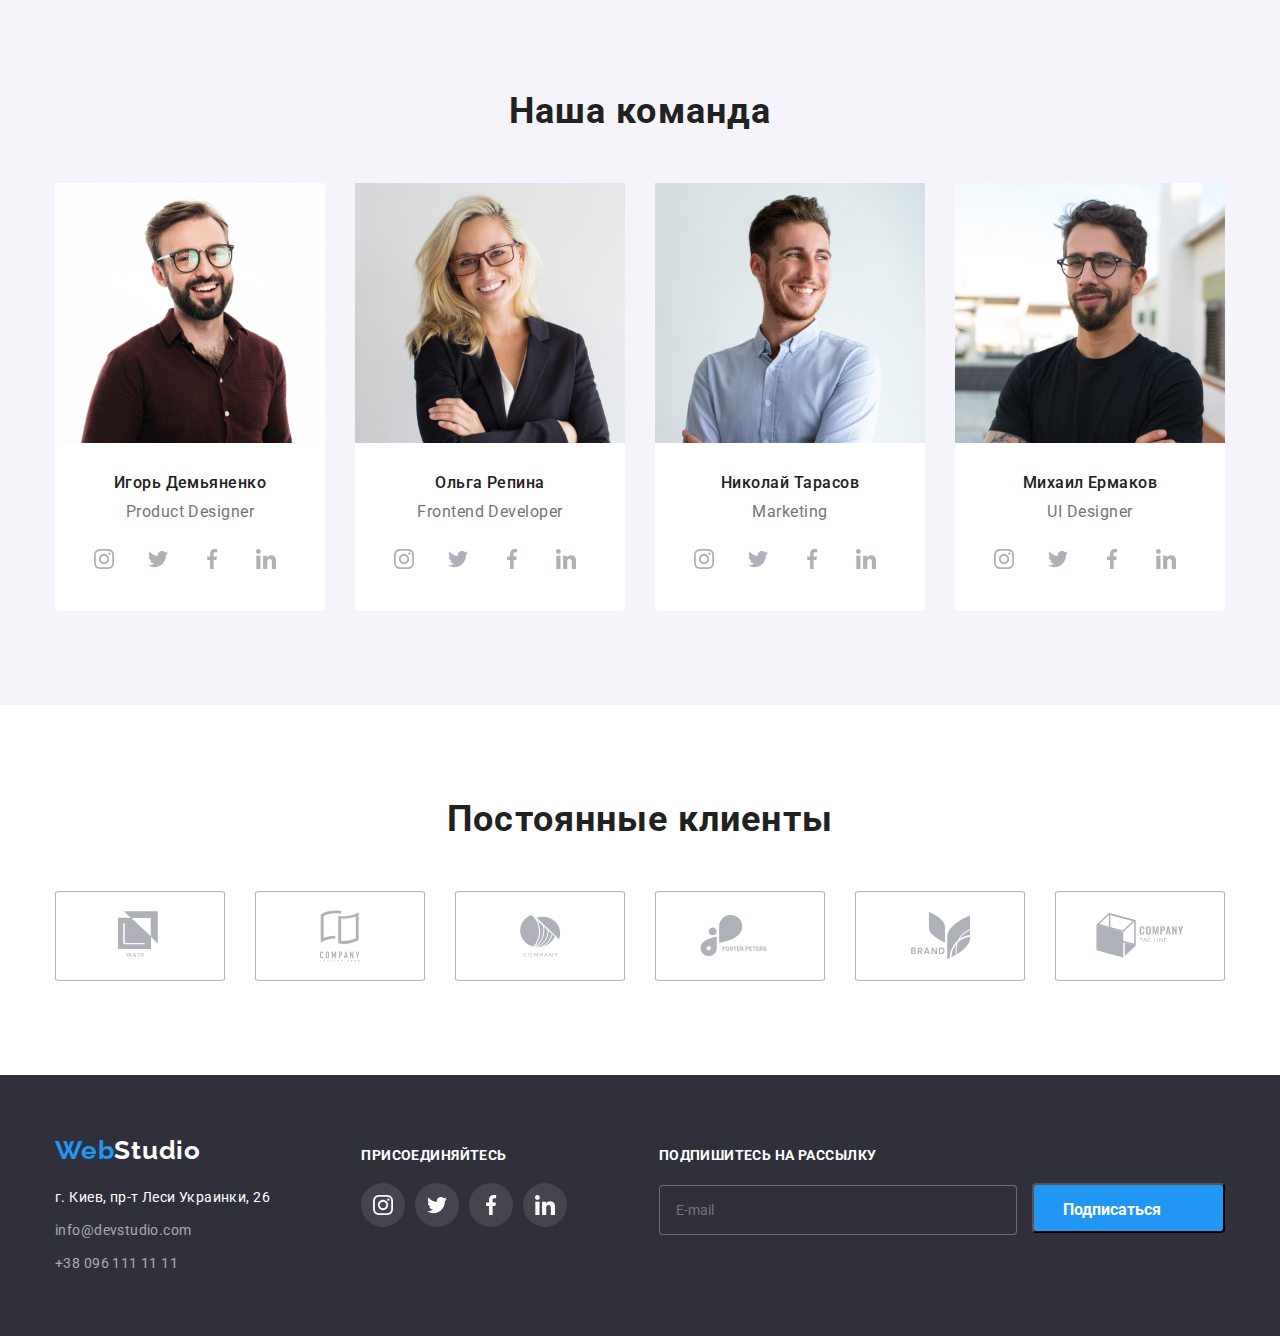
==== commit aec7c9b7: "ДЗ-7" ====
--- a/index.html
+++ b/index.html
@@ -14,7 +14,6 @@
       rel="stylesheet"
     />
     <!--3-ссылка на таблицы стилей в даном проекте-->
-	 <link rel="stylesheet" href="./css/styles.css" />
 	 <link rel="stylesheet" href="./css/main.min.css" />
   </head>
 
--- a/css/main.min.css
+++ b/css/main.min.css
@@ -1,2 +1,2 @@
-.visually-hiden{position:absolute !important;clip:rect(1px 1px 1px 1px);clip:rect(1px, 1px, 1px, 1px);padding:0 !important;border:0 !important;height:1px !important;width:1px !important;overflow:hidden}:root{--accent-color: #2196f3;--text-color: #757575;--basic-color: #212121;--active-color: #ffffff;--hero-color: #2f303a}.logo{font-family:Raleway, sans-serif;font-style:normal;font-weight:700;font-size:26px;line-height:1.192;letter-spacing:0.03em;color:#000000}.logo-footer{font-family:Raleway, sans-serif;font-style:normal;font-weight:700;font-size:26px;line-height:1.192;letter-spacing:0.03em;color:var(--active-color)}.nav-mail,.nav-phone{display:flex;align-items:center;font-style:normal;color:var(--text-color)}.hero-title{font-weight:900;font-size:44px;line-height:1.363;letter-spacing:0.06em;text-transform:uppercase;color:var(--active-color);min-width:696px;padding-bottom:30px}.btn-hero{border:0;padding:10px 32px;min-width:73px;font-weight:700;font-size:16px;line-height:1.875;letter-spacing:0.06em;color:var(--active-color);background-color:var(--accent-color);border-radius:4px;cursor:pointer}.list-caption{font-weight:700;font-size:14px;letter-spacing:0.03em;text-transform:uppercase;color:var(--basic-color);margin-bottom:10px}.text-list{font-style:normal;font-weight:400;font-size:14px;line-height:1.714;letter-spacing:0.03em;color:var(--text-color)}.work-caption,.command-caption{font-style:normal;font-weight:700;font-size:36px;line-height:1.166;text-align:center;letter-spacing:0.03em;color:var(--basic-color);margin-bottom:50px}.command-subject{font-weight:500;font-size:16px;line-height:1.187;text-align:center;letter-spacing:0.03em;color:var(--basic-color);margin-top:30px;margin-bottom:10px}.command-text{font-style:normal;font-weight:400l;font-size:16px;line-height:1.187;text-align:center;letter-spacing:0.03em;color:var(--text-color)}.text-footer{font-style:normal;font-weight:400;font-size:14px;line-height:1.714;letter-spacing:0.03em;color:var(--active-color);margin-bottom:9px}.footer-mail,.footer-phone{font-style:normal;font-weight:400;font-size:14px;line-height:1.714;letter-spacing:0.03em;color:rgba(255,255,255,0.6)}.title-right{font-family:Roboto;font-style:normal;font-weight:bold;font-size:14px;line-height:16px;letter-spacing:0.03em;color:var(--active-color);margin-bottom:20px}.footer-form-labe::placeholder{font-family:Roboto;font-style:normal;font-weight:normal;font-size:16px;line-height:1.25;color:rgba(255,255,255,0.6)}.footer_form-btn{position:relative;height:50px;padding:10px 62px 10px 29px;margin-left:12px;border-radius:4px;background-color:var(--accent-color);font-family:Roboto;font-style:normal;font-weight:bold;font-size:16px;line-height:1.87;align-items:center;text-align:center;color:#ffffff}.btn{border:0;font-size:16px;font-weight:500;line-height:1.625;letter-spacing:0.03em;color:var(--basic-color);padding:6px 22px;height:38px;border-radius:4px;cursor:pointer;transition-property:color, background-color;transition-duration:250ms;transition-timing-function:cubic-bezier(0.4, 0, 0.2, 1)}.overlay{font-family:Roboto;font-style:normal;font-weight:normal;font-size:18px;line-height:1.55;color:var(--active-color);background-color:rgba(33,150,243,0.9);padding:63px 24px;position:absolute;z-index:1;width:100%;height:100%;top:0;left:0;transform:translateY(100%);transition:transform 250ms cubic-bezier(0.4, 0, 0.2, 1)}.article-caption{font-weight:700;font-size:18px;line-height:2;letter-spacing:0.06em;color:var(--basic-color);padding-bottom:4px}.modal-title{font-family:Roboto;font-style:normal;font:weight 700;font-size:20px;line-height:23px;text-align:center;color:var(--basic-color);margin-bottom:12px}.modal_form-label{display:block;margin-bottom:10px;margin-bottom:10px;font-family:Roboto;font-style:normal;font-weight:normal;font-size:12px;line-height:1.16;color:#757575}.modal_form-feedack::placeholder{font-family:Roboto;font-style:normal;font-weight:normal;font-size:14px;line-height:1.14;color:rgba(117,117,117,0.5)}.modal_form-chek{display:block;margin-bottom:30px;margin-top:20px;font-family:Roboto;font-style:normal;font-weight:normal;font-size:14px;line-height:1.71px;color:#757575}.modal_form-link{margin-left:5px;font-family:Roboto;font-style:normal;font-weight:normal;font-size:14px;line-height:1.17px;text-decoration-line:underline;color:#2196f3}.modal_form-btn{display:block;margin:0 auto;width:200px;height:50px;font-family:Roboto;font-style:normal;font-weight:bold;font-size:16px;line-height:1.87px;text-align:center;color:#ffffff;background-color:var(--accent-color);border-radius:4px}body{font-family:Roboto, sans-serif;font-style:normal;font-size:14px;font-weight:500;line-height:1.142;letter-spacing:0.02em;text-align:left}*,*::before,*::after{margin:0;padding:0}img{display:block}a{text-decoration:none;color:var(--basic-color)}li{list-style-type:none}.container{width:1200px;padding-left:15px;padding-right:15px;margin:0 auto}.header{border-bottom:1px solid #ececec}.hero{background-color:var(--hero-color);height:600px;text-align:center;padding-top:0px;padding-bottom:0px}.hero{height:600px;padding-top:200px;padding-bottom:200px;background-image:linear-gradient(rgba(47,48,58,0.4), rgba(47,48,58,0.4)),url(../imaiges/hero.jpg);background-repeat:no-repeat;background-size:cover}.list{display:flex;align-items:center;padding-bottom:94px}.work{padding-bottom:94px}.command{padding-top:94px;padding-bottom:94px;background-color:#f5f4fa}.clients{padding-top:94px;padding-bottom:94px}footer{display:block;background-color:var(--hero-color);padding-bottom:60px;padding-top:60px;margin:0 auto}.total{align-items:center;padding-top:94px;padding-bottom:94px}
+.visually-hiden{position:absolute !important;clip:rect(1px 1px 1px 1px);clip:rect(1px, 1px, 1px, 1px);padding:0 !important;border:0 !important;height:1px !important;width:1px !important;overflow:hidden}.is-hidden{opacity:0;visibility:hidden;pointer-events:none}:root{--accent-color: #2196f3;--text-color: #757575;--basic-color: #212121;--active-color: #ffffff;--hero-color: #2f303a}.logo{font-family:Raleway, sans-serif;font-style:normal;font-weight:700;font-size:26px;line-height:1.192;letter-spacing:0.03em;color:#000000}.logo-footer{font-family:Raleway, sans-serif;font-style:normal;font-weight:700;font-size:26px;line-height:1.192;letter-spacing:0.03em;color:var(--active-color)}.nav-mail,.nav-phone{display:flex;align-items:center;font-style:normal;color:var(--text-color)}.hero-title{font-weight:900;font-size:44px;line-height:1.363;letter-spacing:0.06em;text-transform:uppercase;color:var(--active-color);min-width:696px;padding-bottom:30px}.text-list{font-style:normal;font-weight:400;font-size:14px;line-height:1.714;letter-spacing:0.03em;color:var(--text-color)}.work-caption,.command-caption{font-style:normal;font-weight:700;font-size:36px;line-height:1.166;text-align:center;letter-spacing:0.03em;color:var(--basic-color);margin-bottom:50px}.command-subject{font-weight:500;font-size:16px;line-height:1.187;text-align:center;letter-spacing:0.03em;color:var(--basic-color);margin-top:30px;margin-bottom:10px}.command-text{font-style:normal;font-weight:400;font-size:16px;line-height:1.187;text-align:center;letter-spacing:0.03em;color:var(--text-color)}.text-footer{font-style:normal;font-weight:400;font-size:14px;line-height:1.714;letter-spacing:0.03em;color:var(--active-color);margin-bottom:9px}.footer-mail,.footer-phone{font-style:normal;font-weight:400;font-size:14px;line-height:1.714;letter-spacing:0.03em;color:rgba(255,255,255,0.6)}.title-right{font-family:Roboto;font-style:normal;font-weight:bold;font-size:14px;line-height:16px;letter-spacing:0.03em;color:var(--active-color);margin-bottom:20px}.footer-form-labe::placeholder{font-family:Roboto;font-style:normal;font-weight:normal;font-size:16px;line-height:1.25;color:rgba(255,255,255,0.6)}.footer_form-btn{position:relative;height:50px;padding:10px 62px 10px 29px;margin-left:12px;border-radius:4px;background-color:var(--accent-color);font-family:Roboto;font-style:normal;font-weight:bold;font-size:16px;line-height:1.87;align-items:center;text-align:center;color:#ffffff}.btn{border:0;font-size:16px;font-weight:500;line-height:1.625;letter-spacing:0.03em;color:var(--basic-color);padding:6px 22px;height:38px;border-radius:4px;cursor:pointer;transition-property:color, background-color;transition-duration:250ms;transition-timing-function:cubic-bezier(0.4, 0, 0.2, 1)}.overlay{font-family:Roboto;font-style:normal;font-weight:normal;font-size:18px;line-height:1.55;color:var(--active-color);background-color:rgba(33,150,243,0.9);padding:63px 24px;position:absolute;z-index:1;width:100%;height:100%;top:0;left:0;transform:translateY(100%);transition:transform 250ms cubic-bezier(0.4, 0, 0.2, 1)}.article-caption{font-weight:700;font-size:18px;line-height:2;letter-spacing:0.06em;color:var(--basic-color);padding-bottom:4px}.modal-title{font-family:Roboto;font-style:normal;font:weight 700;font-size:20px;line-height:23px;text-align:center;color:var(--basic-color);margin-bottom:12px}.modal_form-label{display:block;margin-bottom:10px;margin-bottom:10px;font-family:Roboto;font-style:normal;font-weight:normal;font-size:12px;line-height:1.16;color:#757575}.modal_form-feedack::placeholder{font-family:Roboto;font-style:normal;font-weight:normal;font-size:14px;line-height:1.14;color:rgba(117,117,117,0.5)}.modal_form-chek{display:block;margin-bottom:30px;margin-top:20px;font-family:Roboto;font-style:normal;font-weight:normal;font-size:14px;line-height:1.71px;color:#757575}.modal_form-link{margin-left:5px;font-family:Roboto;font-style:normal;font-weight:normal;font-size:14px;line-height:1.17px;text-decoration-line:underline;color:#2196f3}.modal_form-btn{display:block;margin:0 auto;width:200px;height:50px;font-family:Roboto;font-style:normal;font-weight:bold;font-size:16px;line-height:1.87px;text-align:center;color:#ffffff;background-color:var(--accent-color);border-radius:4px}.antenna::before,.diagram::before,.astronaut::before,.clock::before{background-size:70px;background-repeat:no-repeat;background-position:center}.command,.clients,.total{padding-top:94px;padding-bottom:94px}body{font-family:Roboto, sans-serif;font-style:normal;font-size:14px;font-weight:500;line-height:1.142;letter-spacing:0.02em;text-align:left}*,*::before,*::after{margin:0;padding:0}img{display:block}a{text-decoration:none;color:var(--basic-color)}li{list-style-type:none}.container{width:1200px;padding-left:15px;padding-right:15px;margin:0 auto}.header .container{display:flex;align-items:center}.container.footer{display:flex;justify-content:space-between}.items{margin-bottom:50px}.logo{margin-right:93px}.logo{font-family:Raleway, sans-serif;font-style:normal;font-weight:700;font-size:26px;line-height:1.192;letter-spacing:0.03em;color:#000000}.logo-footer{font-family:Raleway, sans-serif;font-style:normal;font-weight:700;font-size:26px;line-height:1.192;letter-spacing:0.03em;color:var(--active-color)}span{color:var(--accent-color)}.logo-footer{display:block;margin-bottom:20px}.backdrop{position:fixed;width:100%;height:100%;top:0;left:0;background-color:rgba(0,0,0,0.2);transition:all 250ms linear}.backdrop.is-hidden .modal{transform:translate(-50%, -50%) scale(0)}.modal{padding:40px;position:absolute;top:50%;left:50%;transform:translate(-50%, -50%) scale(1);width:528px;min-height:581px;background-color:var(--active-color);transition:transform 250ms linear}.modal .close-btn{display:flex;justify-content:center;align-items:center;position:absolute;justify-content:center;top:8px;right:8px;width:30px;height:30px;border-radius:50%;background-color:var(--active-color);border:1px solid rgba(0,0,0,0.1);cursor:pointer}.modal .close-btn:hover .icon-close{fill:var(--accent-color)}.modal .modal-title{font-family:Roboto;font-style:normal;font:weight 700;font-size:20px;line-height:23px;text-align:center;color:var(--basic-color);margin-bottom:12px}.modal .modal_form-input{width:100%;height:40px;border:1px solid rgba(33,33,33,0.2);border-radius:4px;padding-left:42px;cursor:pointer;transition:border-color 250ms cubic-bezier(0.4, 0, 0.2, 1)}.modal .modal_form-input:hover,.modal .modal_form-input:focus{outline:none;border-color:var(--accent-color)}.modal .modal_form-input:hover+.modal_form-icon,.modal .modal_form-input:focus+.modal_form-icon{fill:var(--accent-color)}.modal .modal_form-label{display:block;margin-bottom:10px;margin-bottom:10px;font-family:Roboto;font-style:normal;font-weight:normal;font-size:12px;line-height:1.16;color:#757575}.modal .modal_form-label .modal_form-span{display:block;position:relative;margin-top:4px}.modal .modal_form-icon{position:absolute;top:50%;transform:translateY(-50%);left:12px;transition:fill 250ms cubic-bezier(0.4, 0, 0.2, 1)}.modal .modal_form-feedack{width:100%;height:120px;margin-top:4px;border:1px solid rgba(33,33,33,0.2);cursor:pointer;transition:border-color 250ms cubic-bezier(0.4, 0, 0.2, 1);padding:12px 16px;resize:none}.modal .modal_form-feedack:hover,.modal .modal_form-feedack:focus{outline:none;border-color:var(--accent-color)}.modal .modal_form-feedack::placeholder{font-family:Roboto;font-style:normal;font-weight:normal;font-size:14px;line-height:1.14;color:rgba(117,117,117,0.5)}.modal .modal_form-consent:checked+.modal_form-chek::before{background-image:url(../imaiges-svg/icon-check.svg);border:0}.modal .modal_form-chek::before{content:"";display:inline-block;width:16px;height:15px;background-size:cover;background-position:center;border:1px solid #212121;margin-right:8px}.modal .modal_form-chek{display:block;margin-bottom:30px;margin-top:20px;font-family:Roboto;font-style:normal;font-weight:normal;font-size:14px;line-height:1.71px;color:#757575}.modal .modal_form-link{margin-left:5px;font-family:Roboto;font-style:normal;font-weight:normal;font-size:14px;line-height:1.17px;text-decoration-line:underline;color:#2196f3}.modal .modal_form-btn{display:block;margin:0 auto;width:200px;height:50px;font-family:Roboto;font-style:normal;font-weight:bold;font-size:16px;line-height:1.87px;text-align:center;color:#ffffff;background-color:var(--accent-color);border-radius:4px}.hero{background-color:var(--hero-color);height:600px;text-align:center}.hero{height:600px;padding-top:200px;padding-bottom:200px;background-image:linear-gradient(rgba(47,48,58,0.4), rgba(47,48,58,0.4)),url(../imaiges/hero.jpg);background-repeat:no-repeat;background-size:cover}.list{display:flex;align-items:center;padding-bottom:94px}.command{background-color:#f5f4fa}footer{display:block;background-color:var(--hero-color);padding-bottom:60px;padding-top:60px;margin:0 auto}.total{align-items:center}.work-caption,.command-caption{font-style:normal;font-weight:700;font-size:36px;line-height:1.166;text-align:center;letter-spacing:0.03em;color:var(--basic-color);margin-bottom:50px}.work-list{display:flex;align-items:center}.command-list{display:flex;align-items:center;text-align:center}.clients-list{display:flex;justify-content:space-between}.list-article{display:flex}.list-article .list-item{width:270px}.list-article .list-item:not(:last-child){margin-right:30px}.list-article .list-item::before{content:"";display:block;background-color:#f5f4fa;width:270px;height:120px;margin-top:94px;margin-bottom:30px}.list-article .list-item .list-caption{font-weight:700;font-size:14px;letter-spacing:0.03em;text-transform:uppercase;color:var(--basic-color);margin-bottom:10px}.list-article .list-item .text-list{font-style:normal;font-weight:400;font-size:14px;line-height:1.714;letter-spacing:0.03em;color:var(--text-color)}.antenna::before{background-image:url(../imaiges-svg/antenna-1.svg)}.diagram::before{background-image:url(../imaiges-svg/diagram-1.svg)}.astronaut::before{background-image:url(../imaiges-svg/astronaut-1.svg)}.clock::before{background-image:url(../imaiges-svg/clock-1.svg)}.header{border-bottom:1px solid #ececec}.navigation{display:flex;align-items:center}.navigation .site-nav{display:flex;align-items:center}.navigation .site-nav .list-site{position:relative}.navigation .list-site:not(:last-child){margin-right:50px}.nav{display:block;padding-top:32px;padding-bottom:32px;transition-property:color;transition-duration:250ms;transition-timing-function:cubic-bezier(0.4, 0, 0.2, 1)}.nav.is-current{color:var(--accent-color)}.nav:hover,.nav:focus{color:var(--accent-color)}.is-current::after{content:"";display:block;background-color:var(--accent-color);width:100%;height:4px;border-radius:2px;position:absolute;bottom:0}.adress-header{display:flex;align-items:center;margin-left:auto}.adress-header .mail-header,.adress-header .phone-header{display:flex;align-items:center}.mail-icon,.phone-icon{fill:var(--text-color);display:block;margin-right:10px;cursor:pointer;transition-property:color;transition-duration:250ms;transition-timing-function:cubic-bezier(0.4, 0, 0.2, 1)}.nav-phone{transition-property:color;transition-duration:250ms;transition-timing-function:cubic-bezier(0.4, 0, 0.2, 1);display:flex;align-items:center;font-style:normal;color:var(--text-color)}.nav-phone:focus,.nav-phone:hover{color:var(--accent-color)}.nav-phone:focus .phone-icon,.nav-phone:hover .phone-icon{fill:var(--accent-color)}.nav-phone .nav-mail{margin-right:50px;transition-property:color;transition-duration:250ms;transition-timing-function:cubic-bezier(0.4, 0, 0.2, 1);display:flex;align-items:center;font-style:normal;color:var(--text-color)}.nav-phone .nav-mail:focus .mail-icon,.nav-phone .nav-mail:hover .mail-icon{fill:var(--accent-color)}.nav-phone .nav-mail:focus,.nav-phone .nav-mail:hover{color:var(--accent-color)}.hero-title{font-weight:900;font-size:44px;line-height:1.363;letter-spacing:0.06em;text-transform:uppercase;color:var(--active-color);min-width:696px;padding-bottom:30px}.btn-hero{border:0;padding:10px 32px;min-width:73px;font-weight:700;font-size:16px;line-height:1.875;letter-spacing:0.06em;color:var(--active-color);background-color:var(--accent-color);border-radius:4px;cursor:pointer}.work{padding-bottom:94px}.work-img{position:relative}.work-img:not(:last-child){margin-right:30px}.work-img .img-text{position:absolute;width:100%;height:70px;color:var(--active-color);background-color:rgba(47,48,58,0.8);box-shadow:0px 4px 4px rgba(0,0,0,0.25);padding:27px 82px;bottom:0}.command-list{display:flex;align-items:center;text-align:center}.command-list .command-article:not(:last-child){margin-right:30px}.command-list .command-article{background-color:var(--active-color);border-radius:0px 0px 4px 4px}.command-list .command-article .social-list{display:flex;justify-content:center;margin-top:16px;margin-bottom:30px}.social-link{display:flex;justify-content:center;align-items:center;width:44px;height:44px;background-color:var(--active-color);border-radius:50%;margin-right:10px;transition-property:background-color;transition-duration:250ms;transition-timing-function:cubic-bezier(0.4, 0, 0.2, 1)}.social-link:focus,.social-link:hover{background-color:var(--accent-color)}.social-link:focus .social-icon,.social-link:hover .social-icon{fill:var(--active-color)}.social-icon{width:20px;height:20px;fill:#afb1b8;transition-property:fill;transition-duration:250ms;transition-timing-function:cubic-bezier(0.4, 0, 0.2, 1)}.command-subject{font-weight:500;font-size:16px;line-height:1.187;text-align:center;letter-spacing:0.03em;color:var(--basic-color);margin-top:30px;margin-bottom:10px}.command-text{font-style:normal;font-weight:400l;font-size:16px;line-height:1.187;text-align:center;letter-spacing:0.03em;color:var(--text-color)}.client-link{display:flex;justify-content:center;align-items:center;width:170px;height:90px;background-color:var(--active-color);border-radius:3%;border:1px solid #afb1b8;transition-property:fill, background-color;transition-duration:250ms;transition-timing-function:cubic-bezier(0.4, 0, 0.2, 1)}.client-link .client-icon.logo-1{width:44px;height:49px;fill:#afb1b8;transition-property:fill;transition-duration:250ms;transition-timing-function:cubic-bezier(0.4, 0, 0.2, 1)}.client-link .client-icon.logo-2{width:40px;height:52px;fill:#afb1b8;transition-property:fill;transition-duration:250ms;transition-timing-function:cubic-bezier(0.4, 0, 0.2, 1)}.client-link .client-icon.logo-3{width:41px;height:42px;fill:#afb1b8;transition-property:fill;transition-duration:250ms;transition-timing-function:cubic-bezier(0.4, 0, 0.2, 1)}.client-link .client-icon.logo-4{width:80px;height:42px;fill:#afb1b8;transition-property:fill;transition-duration:250ms;transition-timing-function:cubic-bezier(0.4, 0, 0.2, 1)}.client-link .client-icon.logo-5{width:59px;height:47px;fill:#afb1b8;transition-property:fill;transition-duration:250ms;transition-timing-function:cubic-bezier(0.4, 0, 0.2, 1)}.client-link .client-icon.logo-6{width:88px;height:45px;fill:#afb1b8;transition-property:fill;transition-duration:250ms;transition-timing-function:cubic-bezier(0.4, 0, 0.2, 1)}.client-link:focus,.client-link:hover{border-color:var(--accent-color)}.client-link:focus .client-icon.logo-1,.client-link:hover .client-icon.logo-1{fill:var(--accent-color)}.client-link:focus .client-icon.logo-2,.client-link:hover .client-icon.logo-2{fill:var(--accent-color)}.client-link:focus .client-icon.logo-3,.client-link:hover .client-icon.logo-3{fill:var(--accent-color)}.client-link:focus .client-icon.logo-4,.client-link:hover .client-icon.logo-4{fill:var(--accent-color)}.client-link:focus .client-icon.logo-5,.client-link:hover .client-icon.logo-5{fill:var(--accent-color)}.client-link:focus .client-icon.logo-6,.client-link:hover .client-icon.logo-6{fill:var(--accent-color)}.right{display:block;padding-top:12px}.right .title-right{font-family:Roboto;font-style:normal;font-weight:bold;font-size:14px;line-height:16px;letter-spacing:0.03em;color:var(--active-color);margin-bottom:20px}.right .icons-right{display:flex;justify-content:space-between}.right .icons-right .icon:not(:last-child){margin-right:10px}.link-right{display:flex;align-items:center;justify-content:center;width:44px;height:44px;border-radius:50%;background-color:rgba(255,255,255,0.1);transition-property:background-color;transition-duration:250ms;transition-timing-function:cubic-bezier(0.4, 0, 0.2, 1)}.link-right:hover,.link-right:focus{background-color:var(--accent-color)}.link-right .icon-right{fill:var(--active-color);width:20px;height:20px}.text-footer{font-style:normal;font-weight:400;font-size:14px;line-height:1.714;letter-spacing:0.03em;color:var(--active-color);margin-bottom:9px}.footer-mail,.footer-phone{font-style:normal;font-weight:400;font-size:14px;line-height:1.714;letter-spacing:0.03em;color:rgba(255,255,255,0.6)}.footer-mail{margin-bottom:9px}.footer-form{padding-top:12px}.footer-form_input{padding-left:16px;color:var(--active-color);width:358px;height:50px;background-color:var(--hero-color);border:1px solid rgba(255,255,255,0.3);box-sizing:border-box;border-radius:4px}.footer-form-labe::placeholder{font-family:Roboto;font-style:normal;font-weight:normal;font-size:16px;line-height:1.25;color:rgba(255,255,255,0.6)}.footer-form_form-btn{position:relative;height:50px;padding:10px 62px 10px 29px;margin-left:12px;border-radius:4px;background-color:var(--accent-color);font-family:Roboto;font-style:normal;font-weight:bold;font-size:16px;line-height:1.87;align-items:center;text-align:center;color:#ffffff}.footer-form_form-btn::after{background-image:url(../imaiges-svg/icon-send.svg);position:absolute;top:13px;right:28px;content:" ";display:block;width:24px;height:24px;background-size:cover;background-position:center}.article{display:flex;flex-wrap:wrap;margin-top:-30px;margin-left:-30px}.article .article-item{display:block;margin-left:30px;margin-top:30px;flex-basis:calc(100% / 3-33px)}.article .article-item .article-item-link{display:block;transition-property:box-shadow;transition-duration:250ms;transition-timing-function:cubic-bezier(0.4, 0, 0.2, 1)}.article .article-item .article-item-link:hover .overlay,.article .article-item .article-item-link:focus .overlay{transform:translateY(0%)}.article .article-item .article-item-link:hover,.article .article-item .article-item-link:focus{box-shadow:0px 4px 4px 0px rgba(0,0,0,0.25);cursor:pointer}.img{position:relative;display:block;overflow:hidden}.overlay{font-family:Roboto;font-style:normal;font-weight:normal;font-size:18px;line-height:1.55;color:var(--active-color);background-color:rgba(33,150,243,0.9);padding:63px 24px;position:absolute;z-index:1;width:100%;height:100%;top:0;left:0;transform:translateY(100%);transition:transform 250ms cubic-bezier(0.4, 0, 0.2, 1)}.item{padding:20px 24px;border:1px solid #eae2e2;border-top:none}.item .article-caption{font-weight:700;font-size:18px;line-height:2;letter-spacing:0.06em;color:var(--basic-color);padding-bottom:4px}.item .text{color:var(--text-color)}
 /*# sourceMappingURL=main.min.css.map */